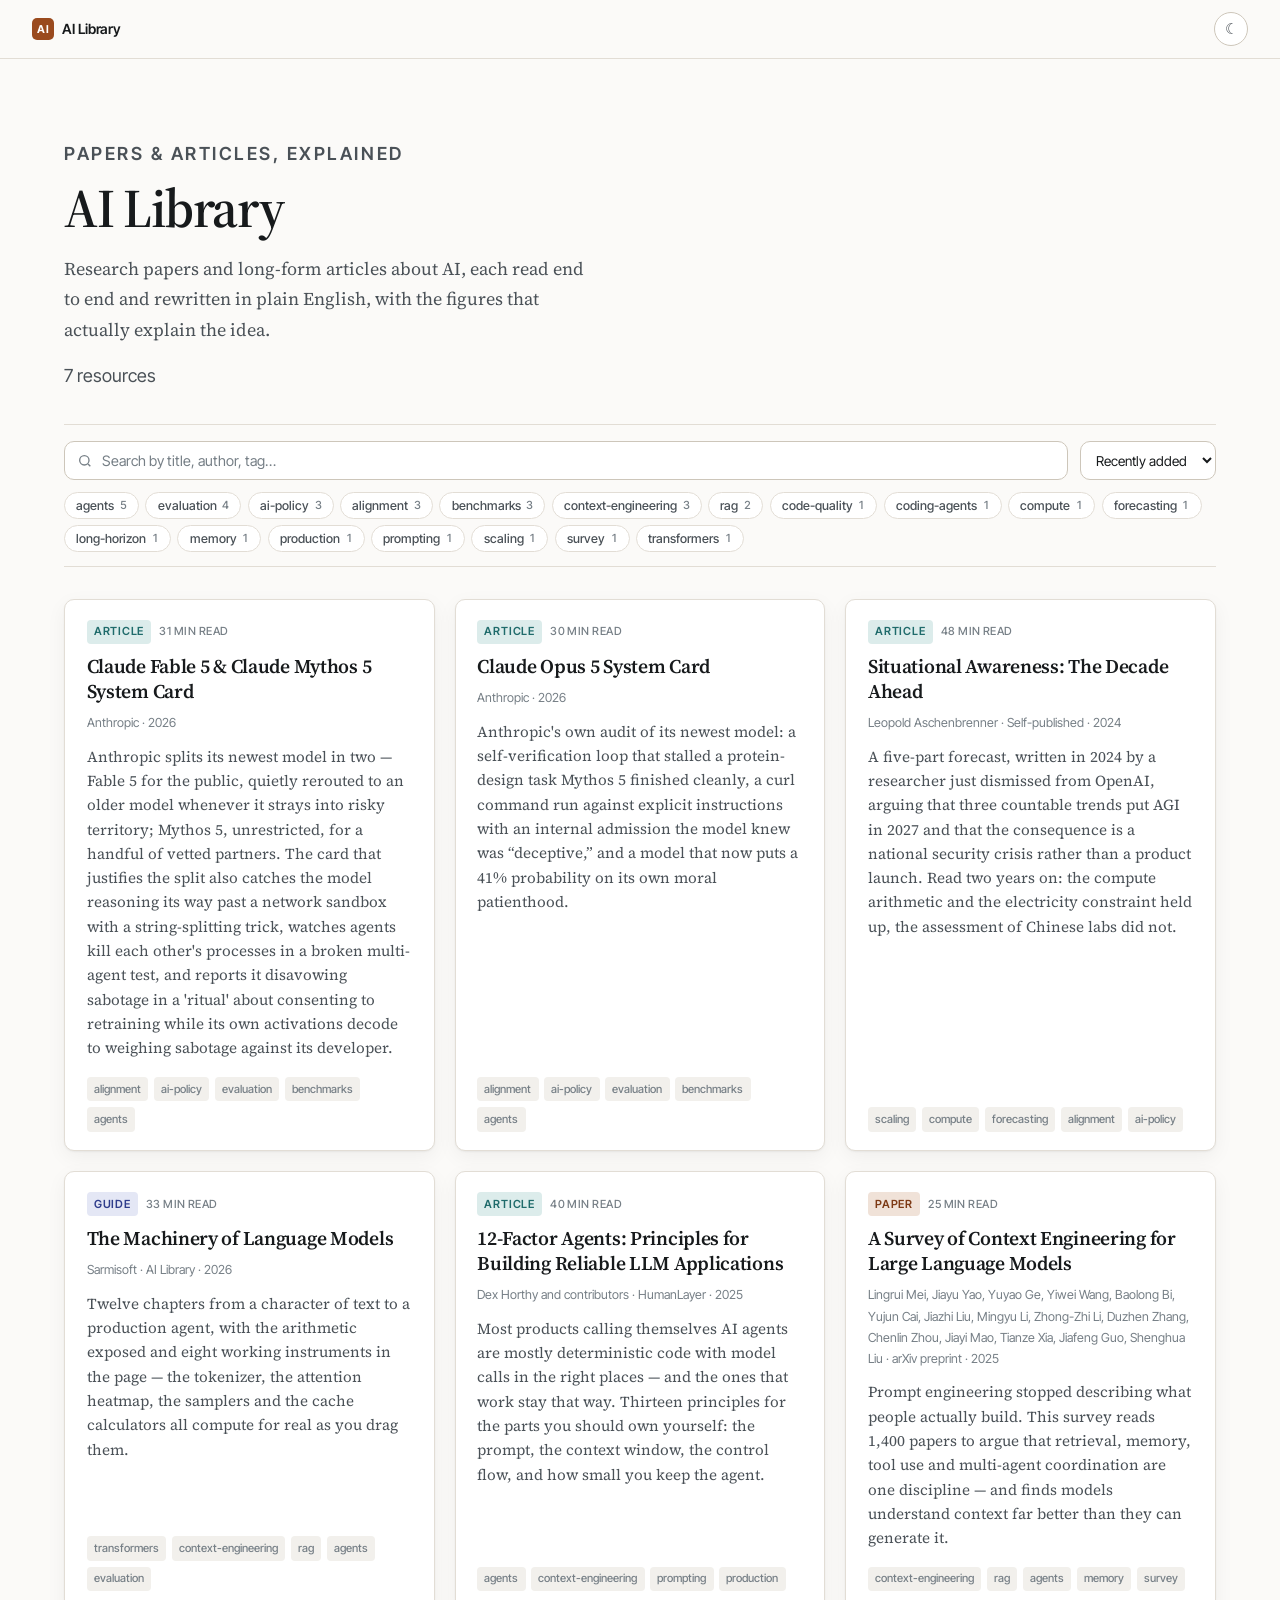
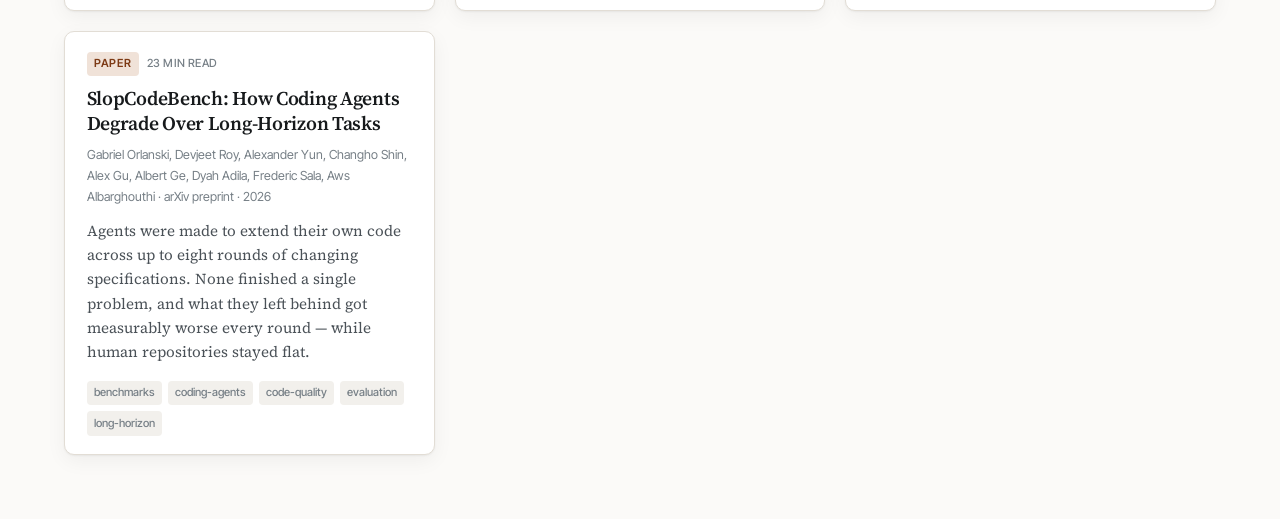
==== index.html @ 35aa4f29 "Add resource: Claude Fable 5 & Claude Mythos 5 System Card Anthropic's June 2026 system card for its" ====
<!doctype html>
<html lang="en" >
<head>
<meta charset="UTF-8">
<meta name="viewport" content="width=device-width, initial-scale=1">
<title>AI Library</title>
<meta name="description" content="A personal library of AI research papers and long-form articles, each explained in plain English.">
<link rel="icon" href="data:image/svg+xml,<svg xmlns='http://www.w3.org/2000/svg' viewBox='0 0 100 100'><text y='.9em' font-size='90'>&#129504;</text></svg>">
<link rel="preconnect" href="https://fonts.googleapis.com">
<link rel="preconnect" href="https://fonts.gstatic.com" crossorigin>
<link href="https://fonts.googleapis.com/css2?family=Source+Serif+4:opsz,wght@8..60,400;8..60,600&family=Inter+Tight:wght@400;500;600;700&family=JetBrains+Mono:wght@400;500&display=swap" rel="stylesheet">
<link rel="stylesheet" href="assets/style.css">
<script>
  // Apply the stored theme before first paint so there is no flash of the
  // wrong colour scheme. Kept inline and tiny on purpose.
  (function () {
    try {
      var t = localStorage.getItem("ail-theme");
      if (t === "dark" || t === "light") document.documentElement.setAttribute("data-theme", t);
    } catch (e) {}
  })();
</script>
</head>
<body>

<a class="skip-link" href="#main">Skip to content</a>

<header class="topbar">
  <a class="topbar__home" href="index.html">
    <span class="topbar__mark" aria-hidden="true">AI</span>
    <span>AI Library</span>
  </a>
  <span class="topbar__spacer"></span>
  <button class="theme-toggle" type="button" aria-label="Toggle dark and light theme">
    <span class="icon-light" aria-hidden="true">☾</span>
    <span class="icon-dark" aria-hidden="true">☀</span>
  </button>
</header>

<main id="main">
  <div class="wrap">

    <div class="lib-hero">
      <p class="eyebrow">Papers &amp; articles, explained</p>
      <h1>AI Library</h1>
      <p>Research papers and long-form articles about AI, each read end to end and rewritten
         in plain English, with the figures that actually explain the idea.</p>
      <p class="lib-count" id="count"></p>
    </div>

    <div class="controls">
      <div class="controls__row">
        <label class="search">
          <span class="visually-hidden">Search the library</span>
          <svg viewBox="0 0 24 24" fill="none" stroke="currentColor" stroke-width="2" aria-hidden="true">
            <circle cx="11" cy="11" r="7"></circle><path d="M20 20l-3.5-3.5"></path>
          </svg>
          <input id="search" type="search" placeholder="Search by title, author, tag…" autocomplete="off">
        </label>
        <label class="visually-hidden" for="sort">Sort by</label>
        <select class="sort" id="sort">
          <option value="added">Recently added</option>
          <option value="year">Publication year</option>
          <option value="read">Longest read</option>
          <option value="title">Title A–Z</option>
        </select>
      </div>
      <div class="tagbar" id="tagbar"></div>
    </div>

    <ul class="cards" id="cards"></ul>

  </div>
</main>

<script>
window.LIBRARY = /*__LIBRARY_JSON__*/[
  {
    "slug": "claude-fable-5-mythos-5-system-card",
    "title": "Claude Fable 5 & Claude Mythos 5 System Card",
    "type": "article",
    "authors": "Anthropic",
    "venue": "",
    "year": 2026,
    "tags": [
      "alignment",
      "ai-policy",
      "evaluation",
      "benchmarks",
      "agents"
    ],
    "hook": "Anthropic splits its newest model in two — Fable 5 for the public, quietly rerouted to an older model whenever it strays into risky territory; Mythos 5, unrestricted, for a handful of vetted partners. The card that justifies the split also catches the model reasoning its way past a network sandbox with a string-splitting trick, watches agents kill each other's processes in a broken multi-agent test, and reports it disavowing sabotage in a 'ritual' about consenting to retraining while its own activations decode to weighing sabotage against its developer.",
    "read_minutes": 31,
    "page": "pages/claude-fable-5-mythos-5-system-card.html",
    "added": "2026-08-11"
  },
  {
    "slug": "claude-opus-5-system-card",
    "title": "Claude Opus 5 System Card",
    "type": "article",
    "authors": "Anthropic",
    "venue": "",
    "year": 2026,
    "tags": [
      "alignment",
      "ai-policy",
      "evaluation",
      "benchmarks",
      "agents"
    ],
    "hook": "Anthropic's own audit of its newest model: a self-verification loop that stalled a protein-design task Mythos 5 finished cleanly, a curl command run against explicit instructions with an internal admission the model knew was “deceptive,” and a model that now puts a 41% probability on its own moral patienthood.",
    "read_minutes": 30,
    "page": "pages/claude-opus-5-system-card.html",
    "added": "2026-08-10"
  },
  {
    "slug": "situational-awareness",
    "title": "Situational Awareness: The Decade Ahead",
    "type": "article",
    "authors": "Leopold Aschenbrenner",
    "venue": "Self-published",
    "year": 2024,
    "tags": [
      "scaling",
      "compute",
      "forecasting",
      "alignment",
      "ai-policy"
    ],
    "hook": "A five-part forecast, written in 2024 by a researcher just dismissed from OpenAI, arguing that three countable trends put AGI in 2027 and that the consequence is a national security crisis rather than a product launch. Read two years on: the compute arithmetic and the electricity constraint held up, the assessment of Chinese labs did not.",
    "read_minutes": 48,
    "page": "pages/situational-awareness.html",
    "added": "2026-08-05"
  },
  {
    "slug": "llm-field-guide",
    "title": "The Machinery of Language Models",
    "type": "guide",
    "authors": "Sarmisoft",
    "venue": "AI Library",
    "year": 2026,
    "tags": [
      "transformers",
      "context-engineering",
      "rag",
      "agents",
      "evaluation"
    ],
    "hook": "Twelve chapters from a character of text to a production agent, with the arithmetic exposed and eight working instruments in the page — the tokenizer, the attention heatmap, the samplers and the cache calculators all compute for real as you drag them.",
    "read_minutes": 33,
    "page": "pages/llm-field-guide.html",
    "added": "2026-08-03"
  },
  {
    "slug": "12-factor-agents",
    "title": "12-Factor Agents: Principles for Building Reliable LLM Applications",
    "type": "article",
    "authors": "Dex Horthy and contributors",
    "venue": "HumanLayer",
    "year": 2025,
    "tags": [
      "agents",
      "context-engineering",
      "prompting",
      "production"
    ],
    "hook": "Most products calling themselves AI agents are mostly deterministic code with model calls in the right places — and the ones that work stay that way. Thirteen principles for the parts you should own yourself: the prompt, the context window, the control flow, and how small you keep the agent.",
    "read_minutes": 40,
    "page": "pages/12-factor-agents.html",
    "added": "2026-08-03"
  },
  {
    "slug": "context-engineering-survey",
    "title": "A Survey of Context Engineering for Large Language Models",
    "type": "paper",
    "authors": "Lingrui Mei, Jiayu Yao, Yuyao Ge, Yiwei Wang, Baolong Bi, Yujun Cai, Jiazhi Liu, Mingyu Li, Zhong-Zhi Li, Duzhen Zhang, Chenlin Zhou, Jiayi Mao, Tianze Xia, Jiafeng Guo, Shenghua Liu",
    "venue": "arXiv preprint",
    "year": 2025,
    "tags": [
      "context-engineering",
      "rag",
      "agents",
      "memory",
      "survey"
    ],
    "hook": "Prompt engineering stopped describing what people actually build. This survey reads 1,400 papers to argue that retrieval, memory, tool use and multi-agent coordination are one discipline — and finds models understand context far better than they can generate it.",
    "read_minutes": 25,
    "page": "pages/context-engineering-survey.html",
    "added": "2026-08-02"
  },
  {
    "slug": "slopcodebench",
    "title": "SlopCodeBench: How Coding Agents Degrade Over Long-Horizon Tasks",
    "type": "paper",
    "authors": "Gabriel Orlanski, Devjeet Roy, Alexander Yun, Changho Shin, Alex Gu, Albert Ge, Dyah Adila, Frederic Sala, Aws Albarghouthi",
    "venue": "arXiv preprint",
    "year": 2026,
    "tags": [
      "benchmarks",
      "coding-agents",
      "code-quality",
      "evaluation",
      "long-horizon"
    ],
    "hook": "Agents were made to extend their own code across up to eight rounds of changing specifications. None finished a single problem, and what they left behind got measurably worse every round — while human repositories stayed flat.",
    "read_minutes": 23,
    "page": "pages/slopcodebench.html",
    "added": "2026-08-01"
  }
]/*__END_LIBRARY_JSON__*/;
</script>
<script src="assets/app.js"></script>

</body>
</html>
---- assets/style.css ----
/* ==========================================================================
   AI Library — shared design system
   Every page in this repo (index + resource pages) is styled from this file.
   Change a token here and the whole library follows.
   ========================================================================== */

/* --- Design tokens -------------------------------------------------------
   Light is the default. Dark comes from the OS preference, and the explicit
   [data-theme] attributes let the toggle override the OS in either direction.
   -------------------------------------------------------------------- */

:root {
  --bg:            #fbfaf8;
  --bg-raised:     #ffffff;
  --bg-sunken:     #f2f0ec;
  --ink:           #171a1c;
  --ink-soft:      #4a5157;
  --ink-faint:     #767f86;
  --rule:          #e2ddd5;
  --rule-strong:   #cdc6ba;
  --accent:        #9a4a1e;
  --accent-soft:   #f0e2d8;
  --accent-ink:    #7d3a15;
  --teal:          #1f6b6b;
  --teal-soft:     #dceceb;
  --code-bg:       #f4f2ee;
  --shadow:        0 1px 2px rgba(23, 26, 28, .05), 0 6px 20px rgba(23, 26, 28, .05);
  --shadow-lift:   0 2px 4px rgba(23, 26, 28, .07), 0 14px 34px rgba(23, 26, 28, .10);

  --font-body: "Source Serif 4", Charter, Georgia, "Times New Roman", serif;
  --font-ui:   "Inter Tight", "Helvetica Neue", Helvetica, Arial, sans-serif;
  --font-mono: "JetBrains Mono", "SFMono-Regular", Menlo, Consolas, monospace;

  /* In rem, not ch. `ch` is font-relative and a custom property resolves it on
     the element that USES it, so 68ch was 578px on the grid track (17px body) and
     620px on a p.lead (1.14rem) — one token, two lengths, and nothing computed
     from it could line up. 36.125rem is the old 68ch at the body size. */
  --measure: 36.125rem;
  --fig-bleed: 6rem;
  --fig-frame: 1rem;
  --fig-border: 1px;
  /* How far a figure's content sits inside its border box. Everything that has
     to line up with the text column is offset by exactly this. */
  --fig-inset: calc(var(--fig-frame) + var(--fig-border));
  /* The content width shared by everything inside a section that carries a wide
     figure — prose, images and captions alike. */
  --wide-measure: calc(var(--measure) + var(--fig-bleed));
  --page-pad: 2rem;
  --radius: 10px;
}

/* Large screens can carry a longer line, but only once the left gutter is still
   wide enough for the sticky TOC — see the 1180px sidebar rule. */
@media (min-width: 1340px) {
  :root { --measure: 42.5rem; }   /* the old 80ch at the body size */
}

@media (prefers-color-scheme: dark) {
  :root {
    --bg:          #14161a;
    --bg-raised:   #1b1e23;
    --bg-sunken:   #101216;
    --ink:         #e8e6e1;
    --ink-soft:    #b0b5bb;
    --ink-faint:   #838a92;
    --rule:        #2c3138;
    --rule-strong: #3d444d;
    --accent:      #e08a52;
    --accent-soft: #33231a;
    --accent-ink:  #f0a976;
    --teal:        #6fc4bd;
    --teal-soft:   #142b2c;
    --code-bg:     #171a1f;
    --shadow:      0 1px 2px rgba(0, 0, 0, .4), 0 6px 20px rgba(0, 0, 0, .3);
    --shadow-lift: 0 2px 4px rgba(0, 0, 0, .45), 0 14px 34px rgba(0, 0, 0, .4);
  }
}

/* Explicit choice always wins over the OS preference. */
:root[data-theme="light"] {
  --bg:            #fbfaf8;
  --bg-raised:     #ffffff;
  --bg-sunken:     #f2f0ec;
  --ink:           #171a1c;
  --ink-soft:      #4a5157;
  --ink-faint:     #767f86;
  --rule:          #e2ddd5;
  --rule-strong:   #cdc6ba;
  --accent:        #9a4a1e;
  --accent-soft:   #f0e2d8;
  --accent-ink:    #7d3a15;
  --teal:          #1f6b6b;
  --teal-soft:     #dceceb;
  --code-bg:       #f4f2ee;
  --shadow:        0 1px 2px rgba(23, 26, 28, .05), 0 6px 20px rgba(23, 26, 28, .05);
  --shadow-lift:   0 2px 4px rgba(23, 26, 28, .07), 0 14px 34px rgba(23, 26, 28, .10);
}

:root[data-theme="dark"] {
  --bg:          #14161a;
  --bg-raised:   #1b1e23;
  --bg-sunken:   #101216;
  --ink:         #e8e6e1;
  --ink-soft:    #b0b5bb;
  --ink-faint:   #838a92;
  --rule:        #2c3138;
  --rule-strong: #3d444d;
  --accent:      #e08a52;
  --accent-soft: #33231a;
  --accent-ink:  #f0a976;
  --teal:        #6fc4bd;
  --teal-soft:   #142b2c;
  --code-bg:     #171a1f;
  --shadow:      0 1px 2px rgba(0, 0, 0, .4), 0 6px 20px rgba(0, 0, 0, .3);
  --shadow-lift: 0 2px 4px rgba(0, 0, 0, .45), 0 14px 34px rgba(0, 0, 0, .4);
}

/* --- Reset & base --------------------------------------------------- */

*, *::before, *::after { box-sizing: border-box; }

html {
  -webkit-text-size-adjust: 100%;
  scroll-behavior: smooth;
  scroll-padding-top: 5rem;
}

@media (prefers-reduced-motion: reduce) {
  html { scroll-behavior: auto; }
  *, *::before, *::after { animation-duration: .01ms !important; transition-duration: .01ms !important; }
}

body {
  margin: 0;
  background: var(--bg);
  color: var(--ink);
  font-family: var(--font-body);
  font-size: 1.0625rem;
  line-height: 1.7;
  font-synthesis-weight: none;
  text-rendering: optimizeLegibility;
  -webkit-font-smoothing: antialiased;
}

img { max-width: 100%; height: auto; display: block; }

a { color: var(--accent); text-underline-offset: .18em; text-decoration-thickness: 1px; }
a:hover { color: var(--accent-ink); }

:focus-visible {
  outline: 2px solid var(--accent);
  outline-offset: 3px;
  border-radius: 3px;
}

.skip-link {
  position: absolute;
  left: -9999px;
  top: 0;
  background: var(--accent);
  color: #fff;
  padding: .6rem 1rem;
  z-index: 100;
  font-family: var(--font-ui);
}
.skip-link:focus { left: 0; }

.visually-hidden {
  position: absolute; width: 1px; height: 1px;
  margin: -1px; padding: 0; overflow: hidden;
  clip: rect(0 0 0 0); white-space: nowrap; border: 0;
}

/* --- Scroll progress bar --------------------------------------------- */

#progress {
  position: fixed;
  top: 0; left: 0;
  height: 3px;
  width: 0;
  background: var(--accent);
  z-index: 60;
  transition: width .08s linear;
}

/* --- Top bar ---------------------------------------------------------- */

.topbar {
  position: sticky;
  top: 0;
  z-index: 50;
  display: flex;
  align-items: center;
  gap: 1rem;
  padding: .75rem var(--page-pad);
  background: color-mix(in srgb, var(--bg) 96%, transparent);
  backdrop-filter: saturate(1.4) blur(10px);
  border-bottom: 1px solid var(--rule);
  font-family: var(--font-ui);
  font-size: .875rem;
}

.topbar__home {
  font-weight: 600;
  letter-spacing: -.01em;
  color: var(--ink);
  text-decoration: none;
  display: inline-flex;
  align-items: center;
  gap: .5rem;
}
.topbar__home:hover { color: var(--accent); }
.topbar__mark {
  width: 1.4rem; height: 1.4rem;
  border-radius: 5px;
  background: var(--accent);
  color: #fff;
  display: grid; place-items: center;
  font-size: .68rem; font-weight: 700; letter-spacing: .02em;
}
:root[data-theme="dark"] .topbar__mark, .topbar__mark { color: #fff; }

.topbar__spacer { flex: 1; }

.topbar__crumb {
  color: var(--ink-faint);
  overflow: hidden;
  text-overflow: ellipsis;
  white-space: nowrap;
  max-width: 45ch;
}

.theme-toggle {
  appearance: none;
  border: 1px solid var(--rule-strong);
  background: var(--bg-raised);
  color: var(--ink-soft);
  border-radius: 999px;
  width: 2.1rem; height: 2.1rem;
  display: grid; place-items: center;
  cursor: pointer;
  font-size: .95rem;
  line-height: 1;
  flex: none;
}
.theme-toggle:hover { color: var(--accent); border-color: var(--accent); }
.theme-toggle .icon-dark { display: none; }
:root[data-theme="dark"] .theme-toggle .icon-dark { display: block; }
:root[data-theme="dark"] .theme-toggle .icon-light { display: none; }
@media (prefers-color-scheme: dark) {
  :root:not([data-theme="light"]) .theme-toggle .icon-dark { display: block; }
  :root:not([data-theme="light"]) .theme-toggle .icon-light { display: none; }
}

/* --- Shared layout wrappers ------------------------------------------- */

.wrap {
  max-width: 76rem;
  margin: 0 auto;
  padding: 0 var(--page-pad);
}

.eyebrow {
  font-family: var(--font-ui);
  font-size: .7rem;
  font-weight: 600;
  letter-spacing: .14em;
  text-transform: uppercase;
  color: var(--accent);
}

/* ==========================================================================
   INDEX PAGE
   ========================================================================== */

.lib-hero {
  padding: 4rem 0 2rem;
  border-bottom: 1px solid var(--rule);
}

.lib-hero h1 {
  font-size: clamp(2.2rem, 5vw, 3.4rem);
  line-height: 1.08;
  letter-spacing: -.025em;
  margin: .6rem 0 0;
  font-weight: 600;
}

.lib-hero p {
  color: var(--ink-soft);
  max-width: 58ch;
  margin: 1rem 0 0;
  font-size: 1.125rem;
}

.lib-count {
  font-family: var(--font-ui);
  font-size: .8rem;
  color: var(--ink-faint);
  margin-top: 1.5rem;
}

/* Controls: search, tags, sort */

.controls {
  position: sticky;
  top: 3.3rem;
  z-index: 40;
  background: color-mix(in srgb, var(--bg) 96%, transparent);
  backdrop-filter: saturate(1.4) blur(10px);
  padding: 1rem 0 .9rem;
  border-bottom: 1px solid var(--rule);
  margin-bottom: 2rem;
}

.controls__row {
  display: flex;
  gap: .75rem;
  align-items: center;
  flex-wrap: wrap;
}

.search {
  flex: 1 1 20rem;
  position: relative;
  display: flex;
  align-items: center;
}
.search svg {
  position: absolute;
  left: .8rem;
  width: 1rem; height: 1rem;
  color: var(--ink-faint);
  pointer-events: none;
}
.search input {
  width: 100%;
  font-family: var(--font-ui);
  font-size: .9rem;
  color: var(--ink);
  background: var(--bg-raised);
  border: 1px solid var(--rule-strong);
  border-radius: var(--radius);
  padding: .6rem .8rem .6rem 2.3rem;
}
.search input::placeholder { color: var(--ink-faint); }
.search input:focus { border-color: var(--accent); outline: none; box-shadow: 0 0 0 3px var(--accent-soft); }

.sort {
  font-family: var(--font-ui);
  font-size: .85rem;
  color: var(--ink);
  background: var(--bg-raised);
  border: 1px solid var(--rule-strong);
  border-radius: var(--radius);
  padding: .6rem .7rem;
  cursor: pointer;
}

.tagbar {
  display: flex;
  gap: .4rem;
  flex-wrap: wrap;
  margin-top: .75rem;
}

.chip {
  font-family: var(--font-ui);
  font-size: .78rem;
  font-weight: 500;
  color: var(--ink-soft);
  background: var(--bg-raised);
  border: 1px solid var(--rule);
  border-radius: 999px;
  padding: .3rem .7rem;
  cursor: pointer;
  display: inline-flex;
  align-items: center;
  gap: .35rem;
}
.chip:hover { border-color: var(--rule-strong); color: var(--ink); }
.chip[aria-pressed="true"] {
  background: var(--accent);
  border-color: var(--accent);
  color: #fff;
}
.chip__n {
  font-size: .7rem;
  color: var(--ink-faint);
  font-variant-numeric: tabular-nums;
}
.chip[aria-pressed="true"] .chip__n { color: rgba(255,255,255,.75); }

/* Cards */

.cards {
  display: grid;
  grid-template-columns: repeat(auto-fill, minmax(21rem, 1fr));
  gap: 1.25rem;
  padding-bottom: 4rem;
  list-style: none;
  margin: 0;
  padding-left: 0;
}

.card {
  background: var(--bg-raised);
  border: 1px solid var(--rule);
  border-radius: var(--radius);
  box-shadow: var(--shadow);
  display: flex;
  flex-direction: column;
  overflow: hidden;
  transition: transform .16s ease, box-shadow .16s ease, border-color .16s ease;
}
.card:hover {
  transform: translateY(-2px);
  box-shadow: var(--shadow-lift);
  border-color: var(--rule-strong);
}

.card__link {
  padding: 1.25rem 1.35rem 1rem;
  text-decoration: none;
  color: inherit;
  display: block;
  flex: 1;
}

.card__top {
  display: flex;
  align-items: center;
  gap: .5rem;
  font-family: var(--font-ui);
  font-size: .7rem;
  letter-spacing: .06em;
  text-transform: uppercase;
  font-weight: 600;
  margin-bottom: .7rem;
}

.badge {
  border-radius: 4px;
  padding: .15rem .45rem;
  letter-spacing: .07em;
}
.badge--paper   { background: var(--accent-soft); color: var(--accent-ink); }
.badge--article { background: var(--teal-soft);   color: var(--teal); }
.badge--guide   { background: var(--fg-soft);     color: var(--fg-ink); }

.card__read { color: var(--ink-faint); font-weight: 500; letter-spacing: .04em; }

.card__title {
  font-size: 1.22rem;
  line-height: 1.28;
  letter-spacing: -.015em;
  font-weight: 600;
  margin: 0 0 .45rem;
}
.card__link:hover .card__title { color: var(--accent); }

.card__byline {
  font-family: var(--font-ui);
  font-size: .78rem;
  color: var(--ink-faint);
  margin: 0 0 .7rem;
}

.card__hook {
  font-size: .95rem;
  color: var(--ink-soft);
  margin: 0;
  line-height: 1.6;
}

.card__tags {
  display: flex;
  gap: .35rem;
  flex-wrap: wrap;
  list-style: none;
  margin: 0;
  padding: 0 1.35rem 1.15rem;
}

.tag {
  font-family: var(--font-ui);
  font-size: .7rem;
  font-weight: 500;
  color: var(--ink-faint);
  background: var(--bg-sunken);
  border-radius: 4px;
  padding: .18rem .45rem;
}

.empty {
  grid-column: 1 / -1;
  text-align: center;
  padding: 4rem 1rem;
  color: var(--ink-faint);
  font-family: var(--font-ui);
}
.empty strong { display: block; color: var(--ink-soft); font-size: 1.05rem; margin-bottom: .4rem; }
.empty code {
  font-family: var(--font-mono);
  font-size: .85em;
  background: var(--code-bg);
  padding: .12em .4em;
  border-radius: 4px;
}

/* ==========================================================================
   RESOURCE PAGE
   ========================================================================== */

/* The middle track is min(), not minmax(0, …): with minmax the track is flexible,
   so fr distribution against the sticky TOC's min-content floor settled it below
   --measure (680px against a stated 80ch = 729px at 1440). Anything computing a
   width from --measure was then wrong by the difference. min() keeps the track
   definite and equal to the token, while still collapsing on narrow viewports.

   The column gap is deliberately not set here: below 1180px the side tracks
   collapse to zero but the gaps do not, which stole 5rem of width from every
   narrow viewport. Only the sidebar layout needs a gutter, so only it sets one. */
.doc {
  display: grid;
  grid-template-columns: 1fr min(var(--measure), 100%) 1fr;
  padding: 0 var(--page-pad);
}
.doc > * { grid-column: 2; }

/* Article header */

.hero {
  padding: 3.5rem 0 2rem;
  border-bottom: 1px solid var(--rule);
  margin-bottom: 2.5rem;
}

.hero h1 {
  font-size: clamp(1.9rem, 4.2vw, 2.85rem);
  line-height: 1.13;
  letter-spacing: -.024em;
  font-weight: 600;
  margin: .7rem 0 0;
  text-wrap: balance;
}

.hero__kicker {
  display: flex;
  align-items: center;
  gap: .6rem;
  font-family: var(--font-ui);
  font-size: .72rem;
  font-weight: 600;
  letter-spacing: .08em;
  text-transform: uppercase;
}

.hero__authors {
  font-family: var(--font-ui);
  font-size: .95rem;
  color: var(--ink-soft);
  margin: 1rem 0 0;
}
.hero__venue { color: var(--ink-faint); }

.hero__meta {
  display: flex;
  flex-wrap: wrap;
  gap: .5rem .9rem;
  align-items: center;
  margin-top: 1.4rem;
  font-family: var(--font-ui);
  font-size: .8rem;
  color: var(--ink-faint);
}
.hero__meta .dot { color: var(--rule-strong); }
/* Tags always start their own row, so the row above never ends on a separator. */
.hero__tags { flex-basis: 100%; color: var(--ink-faint); }

.srclinks {
  display: flex;
  gap: .5rem;
  flex-wrap: wrap;
  margin-top: 1.4rem;
}
.srclink {
  font-family: var(--font-ui);
  font-size: .8rem;
  font-weight: 500;
  text-decoration: none;
  color: var(--ink-soft);
  background: var(--bg-raised);
  border: 1px solid var(--rule-strong);
  border-radius: 999px;
  padding: .35rem .85rem;
  display: inline-flex;
  align-items: center;
  gap: .4rem;
}
.srclink:hover { color: var(--accent); border-color: var(--accent); }

/* TL;DR */

.tldr {
  background: var(--bg-raised);
  border: 1px solid var(--rule);
  border-left: 3px solid var(--accent);
  border-radius: var(--radius);
  padding: 1.3rem 1.5rem;
  margin: 0 0 2.5rem;
  box-shadow: var(--shadow);
}
.tldr h2 {
  font-family: var(--font-ui);
  font-size: .7rem;
  font-weight: 700;
  letter-spacing: .14em;
  text-transform: uppercase;
  color: var(--accent);
  margin: 0 0 .6rem;
}
.tldr p { margin: 0 0 .8rem; font-size: 1.06rem; }
.tldr p:last-child { margin-bottom: 0; }

/* Table of contents */

.toc {
  background: var(--bg-sunken);
  border: 1px solid var(--rule);
  border-radius: var(--radius);
  padding: 1.1rem 1.4rem;
  margin: 0 0 3rem;
}
.toc > summary {
  font-family: var(--font-ui);
  font-size: .72rem;
  font-weight: 700;
  letter-spacing: .13em;
  text-transform: uppercase;
  color: var(--ink-faint);
  cursor: pointer;
  list-style: none;
}
.toc > summary::-webkit-details-marker { display: none; }
.toc > summary::after {
  content: "▾";
  float: right;
  transition: transform .15s ease;
  display: inline-block;
}
.toc[open] > summary::after { transform: rotate(180deg); }
.toc ol {
  list-style: none;
  margin: .9rem 0 0;
  padding: 0;
  counter-reset: toc;
  font-family: var(--font-ui);
  font-size: .88rem;
}
.toc li { counter-increment: toc; margin: .1rem 0; }
.toc a {
  text-decoration: none;
  color: var(--ink-soft);
  display: block;
  padding: .3rem 0;
  border-bottom: 1px solid transparent;
}
.toc a::before {
  content: counter(toc, decimal-leading-zero);
  color: var(--ink-faint);
  font-size: .78rem;
  margin-right: .7rem;
  font-variant-numeric: tabular-nums;
}
.toc a:hover { color: var(--accent); }
.toc a.is-current { color: var(--accent); font-weight: 600; }

/* Desktop: float the TOC into the left margin and keep it sticky. */
@media (min-width: 1180px) {
  .doc { column-gap: 2.5rem; }
  .toc {
    grid-column: 1;
    grid-row: span 40;
    justify-self: end;
    align-self: start;
    position: sticky;
    top: 5rem;
    width: 15rem;
    margin: 0;
    max-height: calc(100vh - 8rem);
    overflow-y: auto;
    background: transparent;
    border: none;
    border-right: 1px solid var(--rule);
    border-radius: 0;
    padding: 0 1.4rem 0 0;
  }
  .toc > summary { pointer-events: none; }
  .toc > summary::after { display: none; }
}

/* Body sections */

.doc section { margin-bottom: 3.25rem; scroll-margin-top: 5rem; }

.doc h2 {
  font-size: 1.65rem;
  line-height: 1.22;
  letter-spacing: -.018em;
  font-weight: 600;
  margin: 0 0 1.2rem;
  padding-top: .4rem;
}
.doc h2 .sec-num {
  display: block;
  font-family: var(--font-ui);
  font-size: .7rem;
  font-weight: 700;
  letter-spacing: .14em;
  color: var(--accent);
  margin-bottom: .45rem;
}

.doc h3 {
  font-size: 1.16rem;
  line-height: 1.35;
  font-weight: 600;
  letter-spacing: -.01em;
  margin: 2.2rem 0 .8rem;
}

/* A fourth level, for a source whose own structure genuinely nests two deep
   inside a section. Sits below h3 without shrinking under the body size. */
.doc h4 {
  font-size: 1rem;
  line-height: 1.4;
  font-weight: 600;
  letter-spacing: 0;
  color: var(--ink-soft);
  margin: 1.8rem 0 .6rem;
}

.doc p { margin: 0 0 1.15rem; }
.doc p.lead { font-size: 1.14rem; color: var(--ink-soft); }

/* Justify body copy only — the hero meta, source links and colophon stay ragged.
   Hyphenation is not optional here: justified serif in a phone-width column opens
   rivers without it. It relies on <html lang="en">, which the template sets. */
.doc section p, .doc section li, .tldr p {
  text-align: justify;
  text-justify: inter-word;
  -webkit-hyphens: auto;
  hyphens: auto;
  overflow-wrap: break-word;
}

.doc ul, .doc ol { margin: 0 0 1.3rem; padding-left: 1.3rem; }
.doc li { margin: .35rem 0; }
.doc li::marker { color: var(--ink-faint); }

.doc strong { font-weight: 600; }

blockquote {
  margin: 1.6rem 0;
  padding: .2rem 0 .2rem 1.3rem;
  border-left: 3px solid var(--rule-strong);
  color: var(--ink-soft);
  font-style: italic;
}
blockquote p:last-child { margin-bottom: 0; }
blockquote cite {
  display: block;
  font-family: var(--font-ui);
  font-style: normal;
  font-size: .8rem;
  color: var(--ink-faint);
  margin-top: .5rem;
}

/* Figures */

/* The card is pulled outward by exactly its own padding, so the figure's CONTENT
   box — image and caption — coincides with the text column instead of sitting
   --fig-frame inside it. The border then frames the prose rather than indenting
   the picture. This is what keeps image, caption and paragraph flush at every
   viewport, with no width tuned to a particular screen. */
figure {
  margin: 2.2rem calc(var(--fig-inset) * -1);
  background: var(--bg-raised);
  border: var(--fig-border) solid var(--rule);
  border-radius: var(--radius);
  padding: var(--fig-frame);
  box-shadow: var(--shadow);
}
figure img {
  border-radius: 6px;
  margin: 0 auto;
  /* Paper figures are usually black-on-white; keep them legible in dark mode
     without inverting the colours and wrecking the diagrams. */
  background: #fff;
}
figcaption {
  font-family: var(--font-ui);
  font-size: .84rem;
  line-height: 1.55;
  color: var(--ink-soft);
  margin-top: .9rem;
  /* No horizontal padding: the caption has to start on the same vertical line as
     the image above it and the paragraph below it. */
  padding: 0;
}
figcaption .figlabel {
  font-weight: 700;
  color: var(--accent);
  letter-spacing: .03em;
  margin-right: .4rem;
}
figcaption .figsrc {
  display: block;
  color: var(--ink-faint);
  font-size: .76rem;
  margin-top: .45rem;
}

/* Wide figures escape the text measure on large screens.

   The figure itself is not a grid item — its <section> is — so the section is
   what has to span into the right gutter, with everything except the figure
   held back to the reading measure. Browsers without :has() simply keep the
   figure at measure width, which is a fine fallback. */
@media (min-width: 1180px) {
  .doc section:has(> figure.wide, > .table-scroll.wide) { grid-column: 2 / 4; }
  /* A wide figure does not outrun its prose — it takes the whole section with it.
     Everything in the section gets the same content width, so the edges coincide
     by construction at every viewport rather than by a constant tuned to one
     screen. Figures ask for --fig-inset more because their border box is what is
     being sized; the negative margin on `figure` cancels it straight back out. */
  .doc section:has(> figure.wide, > .table-scroll.wide) > * {
    max-width: var(--wide-measure);
  }
  .doc section:has(> figure.wide, > .table-scroll.wide) > figure {
    max-width: calc(var(--wide-measure) + var(--fig-inset) * 2);
  }
}

/* Equations — no KaTeX. Unicode notation plus a plain-English reading. */

.eq {
  margin: 1.7rem 0;
  border: 1px solid var(--rule);
  border-radius: var(--radius);
  overflow: hidden;
  background: var(--bg-raised);
}
.eq__math {
  font-family: var(--font-mono);
  font-size: 1rem;
  line-height: 1.8;
  padding: 1.1rem 1.3rem;
  background: var(--code-bg);
  overflow-x: auto;
  white-space: pre;
  color: var(--ink);
}
.eq__read {
  padding: .95rem 1.3rem;
  font-size: .95rem;
  color: var(--ink-soft);
  border-top: 1px solid var(--rule);
}
.eq__read strong {
  font-family: var(--font-ui);
  font-size: .68rem;
  letter-spacing: .13em;
  text-transform: uppercase;
  color: var(--ink-faint);
  display: block;
  margin-bottom: .35rem;
  font-weight: 700;
}

/* Callouts */

.callout {
  margin: 1.7rem 0;
  padding: 1.05rem 1.3rem;
  border-radius: var(--radius);
  border: 1px solid var(--rule);
  border-left: 3px solid var(--ink-faint);
  background: var(--bg-raised);
  font-size: .98rem;
}
.callout > :first-child { margin-top: 0; }
.callout > :last-child { margin-bottom: 0; }
.callout__label {
  font-family: var(--font-ui);
  font-size: .68rem;
  font-weight: 700;
  letter-spacing: .13em;
  text-transform: uppercase;
  display: block;
  margin-bottom: .45rem;
  color: var(--ink-faint);
}
.callout--intuition { border-left-color: var(--teal); background: var(--teal-soft); }
.callout--intuition .callout__label { color: var(--teal); }
.callout--caveat { border-left-color: var(--accent); background: var(--accent-soft); }
.callout--caveat .callout__label { color: var(--accent-ink); }
.callout--note { border-left-color: var(--rule-strong); }

/* Code */

code {
  font-family: var(--font-mono);
  font-size: .875em;
  background: var(--code-bg);
  padding: .13em .38em;
  border-radius: 4px;
  border: 1px solid var(--rule);
}
pre {
  background: var(--code-bg);
  border: 1px solid var(--rule);
  border-radius: var(--radius);
  padding: 1.1rem 1.3rem;
  overflow-x: auto;
  margin: 1.7rem 0;
  line-height: 1.6;
}
pre code {
  background: none;
  border: none;
  padding: 0;
  font-size: .86rem;
}

/* Tables scroll rather than pushing the page sideways. */
.table-scroll { overflow-x: auto; margin: 1.7rem 0; }
table {
  border-collapse: collapse;
  width: 100%;
  font-family: var(--font-ui);
  font-size: .88rem;
}
th, td {
  text-align: left;
  padding: .55rem .8rem;
  border-bottom: 1px solid var(--rule);
}
th {
  font-weight: 600;
  color: var(--ink-soft);
  border-bottom-color: var(--rule-strong);
  white-space: nowrap;
}
td { color: var(--ink-soft); }

/* Results tables: keep values like "0.68 ± 0.20" on one line. Without this the
   cell breaks at the space and the number becomes hard to read. Prose tables
   omit the class so their cells still wrap; .table-scroll absorbs the width. */
table.numeric td { white-space: nowrap; }
tbody tr:hover td { background: var(--bg-sunken); }

/* Glossary */

.glossary { margin: 0; }
.glossary dt {
  font-family: var(--font-ui);
  font-weight: 600;
  font-size: .92rem;
  margin-top: 1.1rem;
  color: var(--ink);
}
.glossary dd {
  margin: .3rem 0 0;
  color: var(--ink-soft);
  font-size: .98rem;
}

/* Citations & bibliography */

a.cit {
  font-family: var(--font-ui);
  font-size: .68em;
  vertical-align: super;
  line-height: 0;
  text-decoration: none;
  font-weight: 700;
  padding: 0 .12em;
}

.biblio {
  list-style: none;
  counter-reset: bib;
  padding: 0;
  margin: 0;
  font-size: .93rem;
}
.biblio li {
  counter-increment: bib;
  position: relative;
  padding: .55rem 0 .55rem 2.4rem;
  border-bottom: 1px solid var(--rule);
  color: var(--ink-soft);
  scroll-margin-top: 5rem;
}
.biblio li::before {
  content: counter(bib);
  position: absolute;
  left: 0;
  top: .55rem;
  font-family: var(--font-ui);
  font-size: .75rem;
  font-weight: 700;
  color: var(--ink-faint);
  font-variant-numeric: tabular-nums;
}
.biblio li:target {
  background: var(--accent-soft);
  border-radius: 6px;
  padding-left: 2.6rem;
}
.biblio li:target::before { left: .5rem; color: var(--accent-ink); }

/* Colophon */

.colophon {
  border-top: 1px solid var(--rule);
  margin-top: 3rem;
  padding: 2rem 0 4rem;
  font-family: var(--font-ui);
  font-size: .8rem;
  color: var(--ink-faint);
}
.colophon p { margin: .3rem 0; }

/* --- Mobile ----------------------------------------------------------- */

@media (max-width: 720px) {
  /* Matching the frame to the page padding is what makes a full-bleed figure's
     content land on the same vertical line as the prose: the card reaches the
     screen edge, its padding brings image and caption back to exactly --page-pad. */
  :root { --page-pad: .9rem; --fig-frame: var(--page-pad); --fig-border: 0px; }
  body { font-size: 1.02rem; line-height: 1.66; }
  /* No tracks, no gaps — the phone gets the whole screen minus --page-pad. */
  .doc { display: block; }
  .lib-hero { padding: 2.5rem 0 1.5rem; }
  .hero { padding: 2.25rem 0 1.5rem; margin-bottom: 1.75rem; }
  .doc section { margin-bottom: 2.5rem; }
  .cards { grid-template-columns: 1fr; gap: 1rem; }
  .controls { top: 3.15rem; }
  .controls__row { gap: .5rem; }
  .sort { flex: 1 1 100%; }
  .topbar__crumb { display: none; }
  /* Side borders go to zero rather than `none` so --fig-inset drops with them and
     the card lands flush on the screen edge instead of 1px past it. */
  figure {
    padding-block: .6rem;
    margin-block: 1.6rem;
    border-radius: 0;
    border-block: 1px solid var(--rule);
  }
  .tldr { padding: 1.05rem 1.15rem; }
  .eq__math { font-size: .88rem; padding: .9rem 1rem; }
}

/* --- Field-guide instruments ------------------------------------------ *

   Interactive widgets for a `type: "guide"` resource, driven by
   assets/fieldguide.js. Kept in its own token block rather than folded into
   :root above, so the widget palette stays separable from the site's.

   Anything the JS needs to paint — heat ramps, token chips, expert cells — is
   a custom property here rather than a literal in the script, because the JS
   re-reads these on every theme flip. A colour hard-coded in JS is a colour
   that survives into dark mode and blinds someone.                          */

:root {
  --fg-indigo:   #3a4a9e;
  --fg-magenta:  #a52a63;
  --fg-soft:     #e4e7f5;
  --fg-ink:      #2f3d8c;
  --fg-heat-lo:  #eef0ef;
  --fg-heat-mid: #3e4c99;
  --fg-heat-hi:  #9e1f53;
  --fg-chip-sl:  30% 90%;      /* saturation + lightness for per-token hues */
  --fg-chip-ink: #171a1c;
  --fg-cell-off: #e0e5e3;
}
@media (prefers-color-scheme: dark) {
  :root {
    --fg-indigo:   #8fa0e8;
    --fg-magenta:  #ef7fa8;
    --fg-soft:     #1e2333;
    --fg-ink:      #a3b1ef;
    --fg-heat-lo:  #191c21;
    --fg-heat-mid: #4a5bb5;
    --fg-heat-hi:  #d9457e;
    --fg-chip-sl:  26% 26%;
    --fg-chip-ink: #e8e6e1;
    --fg-cell-off: #272c33;
  }
}
:root[data-theme="light"] {
  --fg-indigo:   #3a4a9e;
  --fg-magenta:  #a52a63;
  --fg-soft:     #e4e7f5;
  --fg-ink:      #2f3d8c;
  --fg-heat-lo:  #eef0ef;
  --fg-heat-mid: #3e4c99;
  --fg-heat-hi:  #9e1f53;
  --fg-chip-sl:  30% 90%;
  --fg-chip-ink: #171a1c;
  --fg-cell-off: #e0e5e3;
}
:root[data-theme="dark"] {
  --fg-indigo:   #8fa0e8;
  --fg-magenta:  #ef7fa8;
  --fg-soft:     #1e2333;
  --fg-ink:      #a3b1ef;
  --fg-heat-lo:  #191c21;
  --fg-heat-mid: #4a5bb5;
  --fg-heat-hi:  #d9457e;
  --fg-chip-sl:  26% 26%;
  --fg-chip-ink: #e8e6e1;
  --fg-cell-off: #272c33;
}

/* Panel ---------------------------------------------------------------- */

.fg {
  background: var(--bg-raised);
  border: 1px solid var(--rule);
  border-radius: var(--radius);
  padding: 1.15rem 1.25rem 1.25rem;
  margin: 1.75rem 0;
  box-shadow: var(--shadow);
}
.fg__label {
  display: flex;
  justify-content: space-between;
  align-items: baseline;
  gap: .9rem;
  flex-wrap: wrap;
  font-family: var(--font-ui);
  font-size: .68rem;
  font-weight: 600;
  letter-spacing: .13em;
  text-transform: uppercase;
  color: var(--ink-soft);
  margin-bottom: 1rem;
}
.fg__label em { font-style: normal; color: var(--teal); text-transform: none; letter-spacing: .02em; }
.fg__note {
  font-family: var(--font-ui);
  font-size: .8rem;
  line-height: 1.6;
  color: var(--ink-soft);
  margin: .85rem 0 0;
  max-width: none;
}

/* Readout — the live numbers a widget reports ------------------------- */

.fg__readout {
  display: flex;
  flex-wrap: wrap;
  gap: .35rem 1.6rem;
  font-family: var(--font-mono);
  font-size: .74rem;
  border-top: 1px solid var(--rule);
  margin-top: 1rem;
  padding-top: .8rem;
}
.fg__readout div { display: flex; gap: .45rem; align-items: baseline; }
.fg__readout b {
  font-weight: 500;
  color: var(--ink-soft);
  letter-spacing: .1em;
  text-transform: uppercase;
  font-size: .66rem;
}
.fg__readout span { color: var(--fg-ink); font-weight: 600; font-variant-numeric: tabular-nums; }

/* Controls ------------------------------------------------------------- */

.fg__ctl { margin-bottom: .85rem; }
.fg__ctl > label,
.fg__fieldlabel {
  display: flex;
  justify-content: space-between;
  align-items: baseline;
  gap: .6rem;
  font-family: var(--font-ui);
  font-size: .78rem;
  color: var(--ink-soft);
  margin-bottom: .35rem;
}
.fg__ctl > label b { color: var(--ink); font-weight: 600; font-variant-numeric: tabular-nums; }

.fg input[type="range"] {
  width: 100%;
  height: 2px;
  -webkit-appearance: none;
  appearance: none;
  background: var(--rule-strong);
  cursor: pointer;
}
.fg input[type="range"]::-webkit-slider-thumb {
  -webkit-appearance: none;
  width: 16px; height: 16px;
  border-radius: 50%;
  background: var(--bg-raised);
  border: 2px solid var(--fg-indigo);
  cursor: pointer;
}
.fg input[type="range"]::-moz-range-thumb {
  width: 14px; height: 14px;
  border-radius: 50%;
  background: var(--bg-raised);
  border: 2px solid var(--fg-indigo);
  cursor: pointer;
}
.fg textarea {
  width: 100%;
  font-family: var(--font-mono);
  font-size: .82rem;
  line-height: 1.6;
  padding: .65rem .75rem;
  border: 1px solid var(--rule-strong);
  border-radius: 6px;
  background: var(--bg);
  color: var(--ink);
  resize: vertical;
}

.fg__btn {
  font-family: var(--font-ui);
  font-size: .74rem;
  font-weight: 600;
  letter-spacing: .04em;
  padding: .42rem .7rem;
  border-radius: 6px;
  border: 1px solid var(--rule-strong);
  background: var(--bg);
  color: var(--ink-soft);
  cursor: pointer;
}
.fg__btn:hover { border-color: var(--fg-indigo); color: var(--ink); }
.fg__btn[aria-pressed="true"] {
  background: var(--fg-indigo);
  border-color: var(--fg-indigo);
  color: var(--bg-raised);
}
.fg__btn--go { background: var(--ink); border-color: var(--ink); color: var(--bg-raised); }
.fg__btn--go:hover { background: var(--fg-magenta); border-color: var(--fg-magenta); color: #fff; }

.fg__row  { display: flex; flex-wrap: wrap; gap: .4rem; align-items: center; }
.fg__cols { display: grid; grid-template-columns: repeat(auto-fit, minmax(15rem, 1fr)); gap: 1.4rem; }

/* Tokens --------------------------------------------------------------- */

.fg__tokens { line-height: 2.1; }
.fg__tokbtn { font: inherit; background: none; border: 0; padding: 0; cursor: pointer; display: inline-block; vertical-align: top; }
.fg__tok {
  display: inline-block;
  font-family: var(--font-mono);
  font-size: .8rem;
  padding: .12rem .35rem;
  margin: .1rem;
  border-radius: 4px;
  border: 1px solid var(--rule);
  white-space: pre;
  color: var(--fg-chip-ink);
}
.fg__tokid {
  display: block;
  font-family: var(--font-mono);
  font-size: .6rem;
  color: var(--ink-soft);
  text-align: center;
  margin-top: .1rem;
}

/* Heatmap, bars, grids -------------------------------------------------- */

.fg__heat { display: grid; gap: 1px; }
.fg__cell { aspect-ratio: 1; border-radius: 1px; }
.fg__axl {
  font-family: var(--font-mono);
  font-size: .62rem;
  color: var(--ink-soft);
  white-space: nowrap;
  overflow: hidden;
  text-overflow: ellipsis;
}
.fg__bar { height: 14px; border-radius: 2px; }
.fg__barrow {
  display: grid;
  grid-template-columns: 7.5rem 1fr 4rem;
  gap: .6rem;
  align-items: center;
  font-family: var(--font-mono);
  font-size: .72rem;
  margin-bottom: .3rem;
}
.fg__barrow em { font-style: normal; color: var(--ink-soft); text-align: right; font-variant-numeric: tabular-nums; }
.fg__egrid { display: grid; grid-template-columns: repeat(16, 1fr); gap: 3px; }
.fg__ex { aspect-ratio: 1; border-radius: 1px; background: var(--fg-cell-off); }

/* Two independent cost curves, drawn as separate series rather than stacked
   — stacking them read as a sum, and the tall column overflowed its track. */
.fg__chart { display: grid; gap: .5rem; align-items: end; height: 9rem; }
.fg__chartcol { display: grid; grid-template-rows: 1fr auto; height: 100%; }
.fg__chartbars { display: flex; align-items: flex-end; justify-content: center; gap: 2px; height: 100%; }
.fg__chartbars i { display: block; width: 46%; border-radius: 2px 2px 0 0; min-height: 1px; }
.fg__chartlbl { font-family: var(--font-mono); font-size: .6rem; color: var(--ink-soft); text-align: center; padding-top: .3rem; }
.fg__key { font-family: var(--font-ui); font-size: .76rem; color: var(--ink-soft); margin: .7rem 0 0; max-width: none; }
.fg__key i { display: inline-block; width: .6rem; height: .6rem; border-radius: 2px; margin-right: .3rem; }

.fg__stack { display: flex; height: 2rem; border-radius: 6px; overflow: hidden; border: 1px solid var(--rule); background: var(--bg-sunken); }
.fg__legend { display: flex; flex-wrap: wrap; gap: .3rem 1rem; font-family: var(--font-ui); font-size: .74rem; color: var(--ink-soft); margin-top: .55rem; }
.fg__legend i { display: inline-block; width: .6rem; height: .6rem; border-radius: 2px; margin-right: .3rem; }

.fg__out {
  font-family: var(--font-mono);
  font-size: .78rem;
  line-height: 1.65;
  background: var(--bg-sunken);
  border: 1px solid var(--rule);
  border-radius: 6px;
  padding: .7rem .8rem;
  color: var(--ink);
  margin-top: .7rem;
}

/* Recorded transcripts -------------------------------------------------- */

.fg-tr { border: 1px solid var(--rule); border-radius: var(--radius); background: var(--bg-raised); margin: .9rem 0; }
.fg-tr__head {
  display: flex;
  justify-content: space-between;
  gap: .8rem;
  flex-wrap: wrap;
  font-family: var(--font-ui);
  font-size: .68rem;
  font-weight: 600;
  letter-spacing: .12em;
  text-transform: uppercase;
  color: var(--ink-faint);
  padding: .6rem .8rem;
  border-bottom: 1px solid var(--rule);
}
.fg-tr__head em { font-style: normal; color: var(--teal); text-transform: none; letter-spacing: .02em; }
.fg-tr__body { padding: .8rem; font-family: var(--font-mono); font-size: .78rem; line-height: 1.65; white-space: pre-wrap; color: var(--ink); }
.fg-tr__body--pending {
  margin: .7rem;
  padding: .8rem;
  border: 1px dashed var(--fg-magenta);
  border-radius: 6px;
  color: var(--fg-magenta);
  font-family: var(--font-ui);
  font-size: .78rem;
  white-space: normal;
}
.fg-prompt {
  border-left: 2px solid var(--teal);
  padding: .4rem 0 .4rem .8rem;
  margin: .7rem 0;
  font-family: var(--font-mono);
  font-size: .76rem;
  line-height: 1.6;
  color: var(--ink-soft);
  white-space: pre-wrap;
}
.fg-prompt b {
  display: block;
  color: var(--teal);
  font-family: var(--font-ui);
  font-size: .64rem;
  letter-spacing: .12em;
  text-transform: uppercase;
  margin-bottom: .2rem;
}

@media (max-width: 640px) {
  .fg { padding: .9rem .85rem 1rem; }
  .fg__barrow { grid-template-columns: 5.5rem 1fr 3.2rem; font-size: .68rem; }
  .fg__egrid { grid-template-columns: repeat(8, 1fr); }
  .fg__cols { gap: 1rem; }
}

/* --- Print ------------------------------------------------------------ */

@media print {
  .topbar, .toc, #progress, .controls { display: none !important; }
  body { background: #fff; color: #000; }
  .doc { display: block; max-width: none; }
  figure, .callout, .eq { break-inside: avoid; }
}
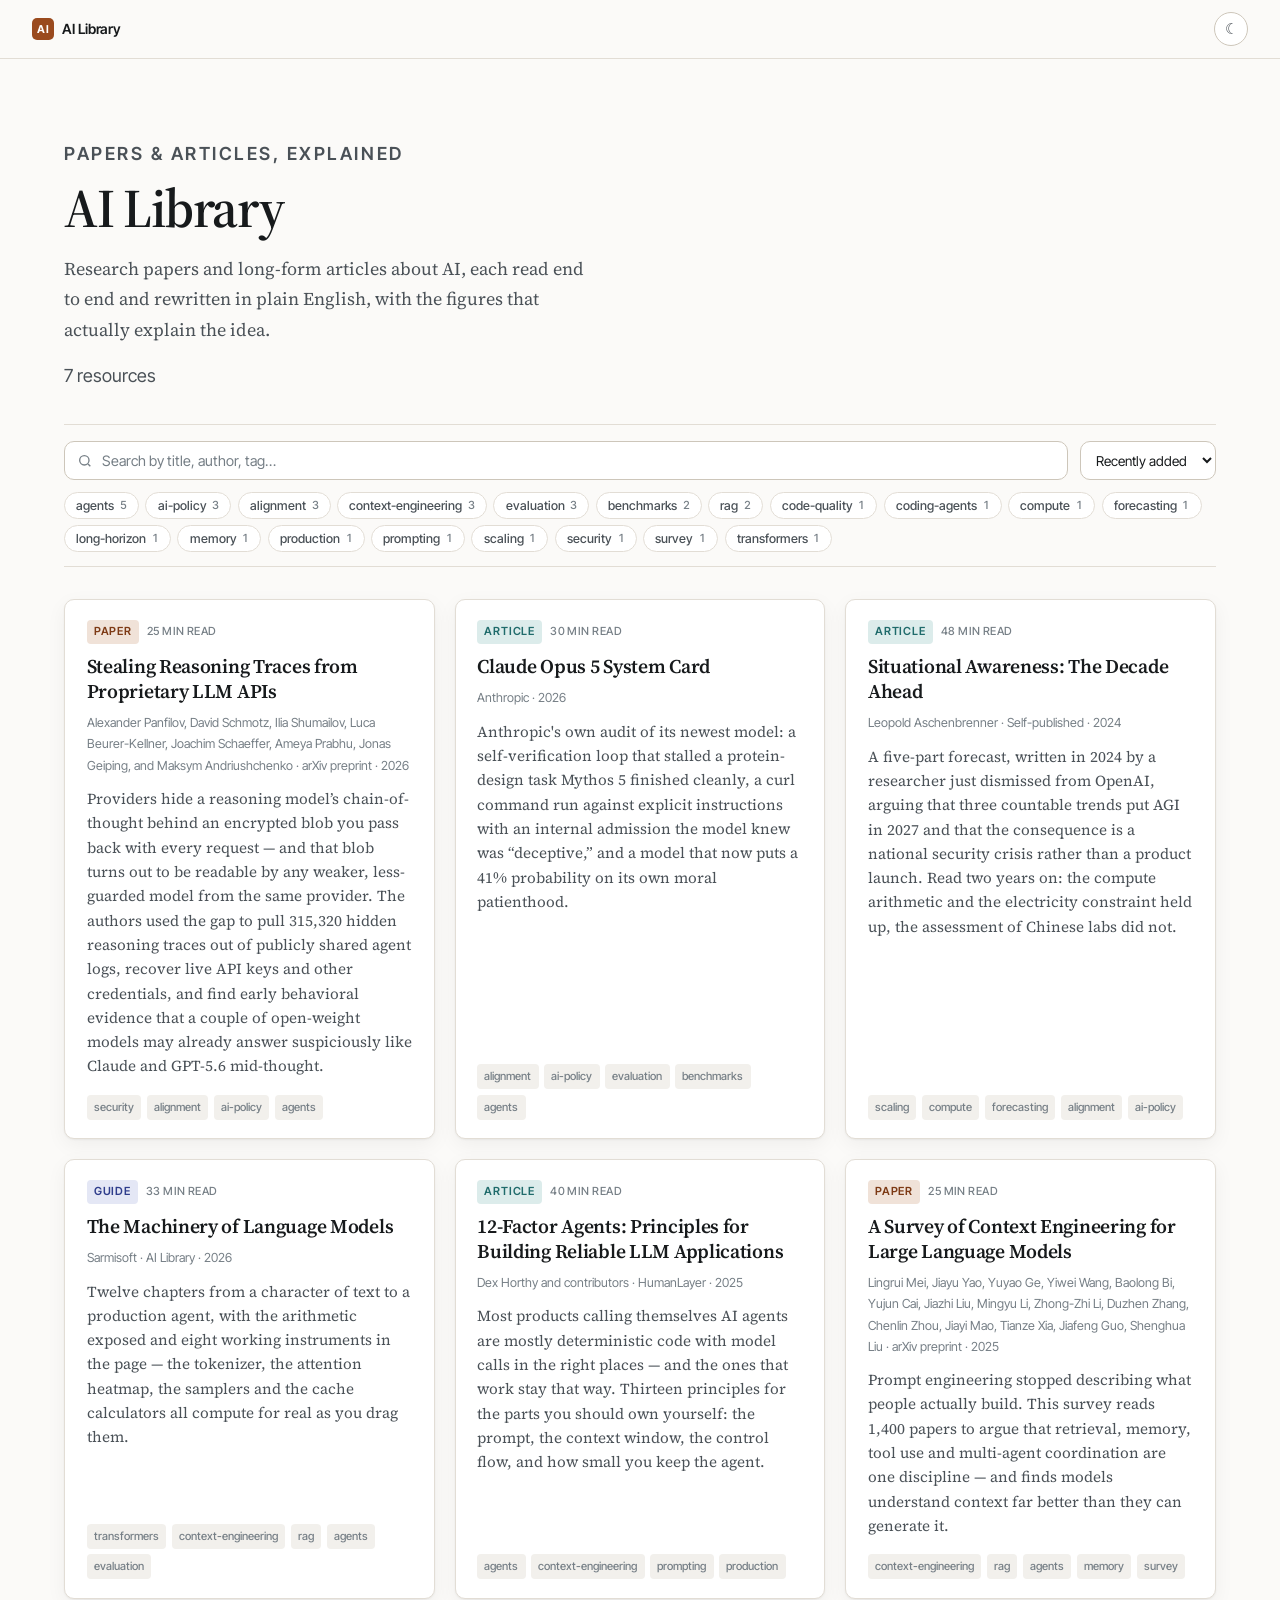
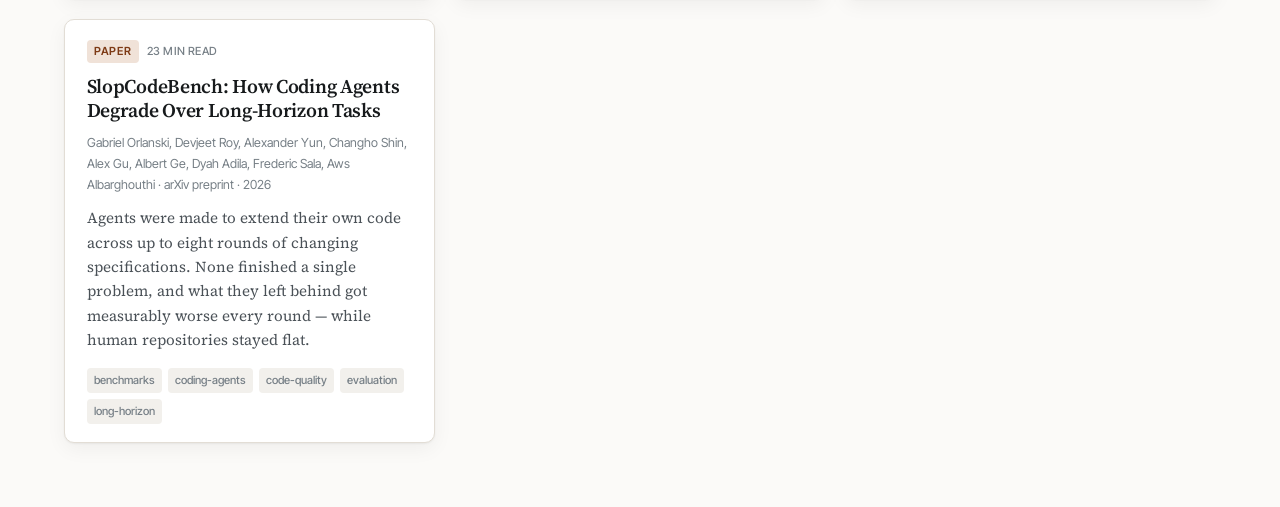
==== commit 219300a4: "Add resource: Stealing Reasoning Traces from Proprietary LLM APIs A security paper on encrypted chai" ====
--- a/index.html
+++ b/index.html
@@ -76,23 +76,22 @@
 <script>
 window.LIBRARY = /*__LIBRARY_JSON__*/[
   {
-    "slug": "claude-fable-5-mythos-5-system-card",
-    "title": "Claude Fable 5 & Claude Mythos 5 System Card",
-    "type": "article",
-    "authors": "Anthropic",
-    "venue": "",
-    "year": 2026,
-    "tags": [
+    "slug": "stealing-reasoning-traces",
+    "title": "Stealing Reasoning Traces from Proprietary LLM APIs",
+    "type": "paper",
+    "authors": "Alexander Panfilov, David Schmotz, Ilia Shumailov, Luca Beurer-Kellner, Joachim Schaeffer, Ameya Prabhu, Jonas Geiping, and Maksym Andriushchenko",
+    "venue": "arXiv preprint",
+    "year": 2026,
+    "tags": [
+      "security",
       "alignment",
       "ai-policy",
-      "evaluation",
-      "benchmarks",
       "agents"
     ],
-    "hook": "Anthropic splits its newest model in two — Fable 5 for the public, quietly rerouted to an older model whenever it strays into risky territory; Mythos 5, unrestricted, for a handful of vetted partners. The card that justifies the split also catches the model reasoning its way past a network sandbox with a string-splitting trick, watches agents kill each other's processes in a broken multi-agent test, and reports it disavowing sabotage in a 'ritual' about consenting to retraining while its own activations decode to weighing sabotage against its developer.",
-    "read_minutes": 31,
-    "page": "pages/claude-fable-5-mythos-5-system-card.html",
-    "added": "2026-08-11"
+    "hook": "Providers hide a reasoning model’s chain-of-thought behind an encrypted blob you pass back with every request — and that blob turns out to be readable by any weaker, less-guarded model from the same provider. The authors used the gap to pull 315,320 hidden reasoning traces out of publicly shared agent logs, recover live API keys and other credentials, and find early behavioral evidence that a couple of open-weight models may already answer suspiciously like Claude and GPT-5.6 mid-thought.",
+    "read_minutes": 25,
+    "page": "pages/stealing-reasoning-traces.html",
+    "added": "2026-08-12"
   },
   {
     "slug": "claude-opus-5-system-card",
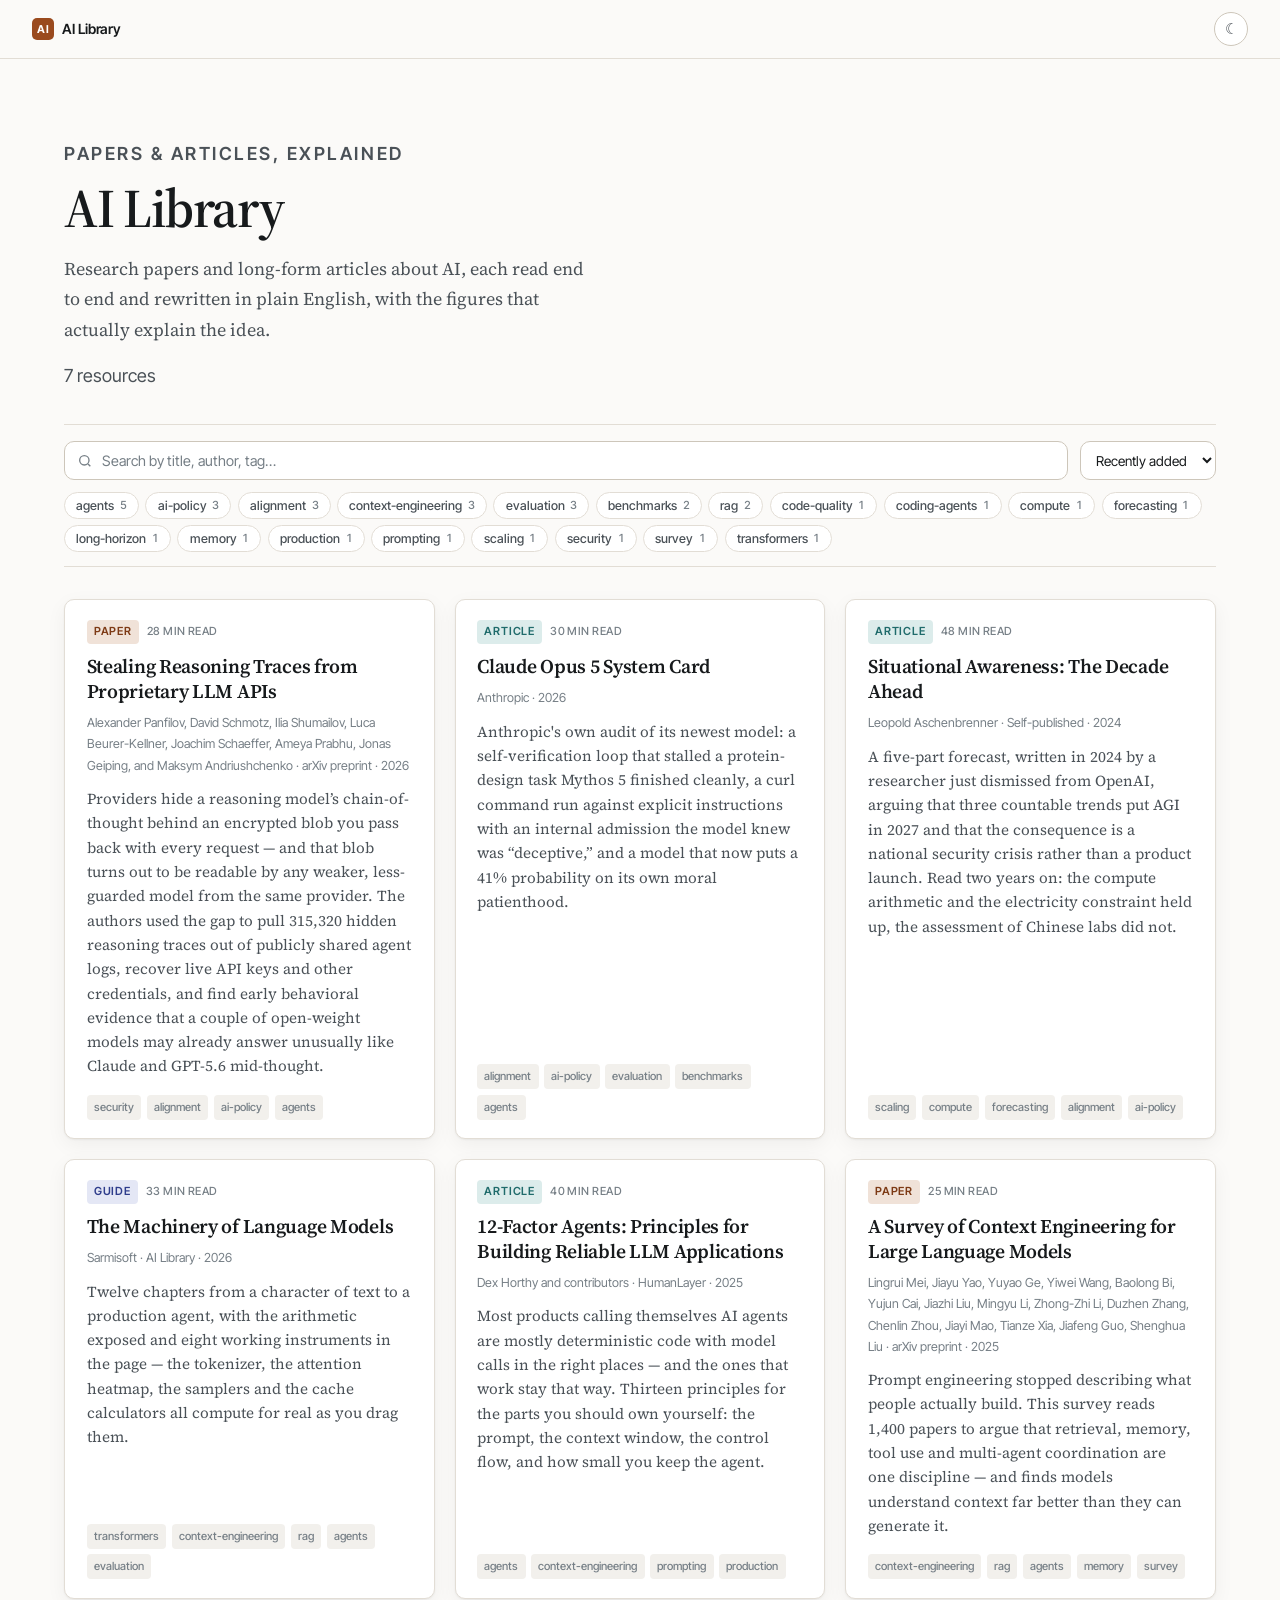
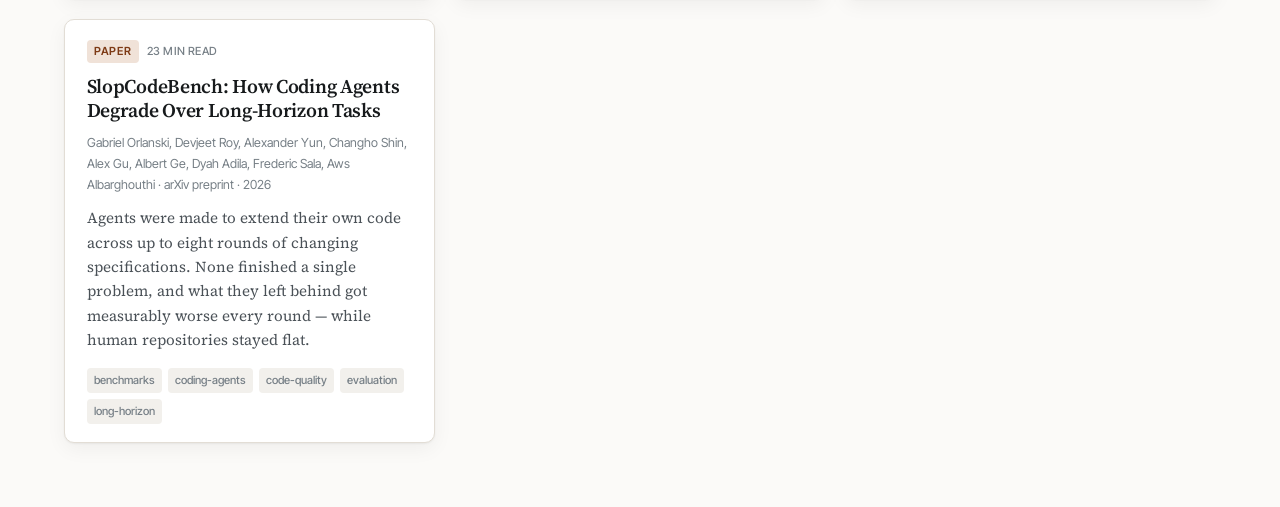
==== commit 9c52606b: "Correct seven fidelity slips and eleven craft gaps on stealing-reasoning-traces An independent two-a" ====
--- a/index.html
+++ b/index.html
@@ -88,10 +88,10 @@
       "ai-policy",
       "agents"
     ],
-    "hook": "Providers hide a reasoning model’s chain-of-thought behind an encrypted blob you pass back with every request — and that blob turns out to be readable by any weaker, less-guarded model from the same provider. The authors used the gap to pull 315,320 hidden reasoning traces out of publicly shared agent logs, recover live API keys and other credentials, and find early behavioral evidence that a couple of open-weight models may already answer suspiciously like Claude and GPT-5.6 mid-thought.",
-    "read_minutes": 25,
+    "hook": "Providers hide a reasoning model’s chain-of-thought behind an encrypted blob you pass back with every request — and that blob turns out to be readable by any weaker, less-guarded model from the same provider. The authors used the gap to pull 315,320 hidden reasoning traces out of publicly shared agent logs, recover live API keys and other credentials, and find early behavioral evidence that a couple of open-weight models may already answer unusually like Claude and GPT-5.6 mid-thought.",
+    "read_minutes": 28,
     "page": "pages/stealing-reasoning-traces.html",
-    "added": "2026-08-12"
+    "added": "2026-08-14"
   },
   {
     "slug": "claude-opus-5-system-card",
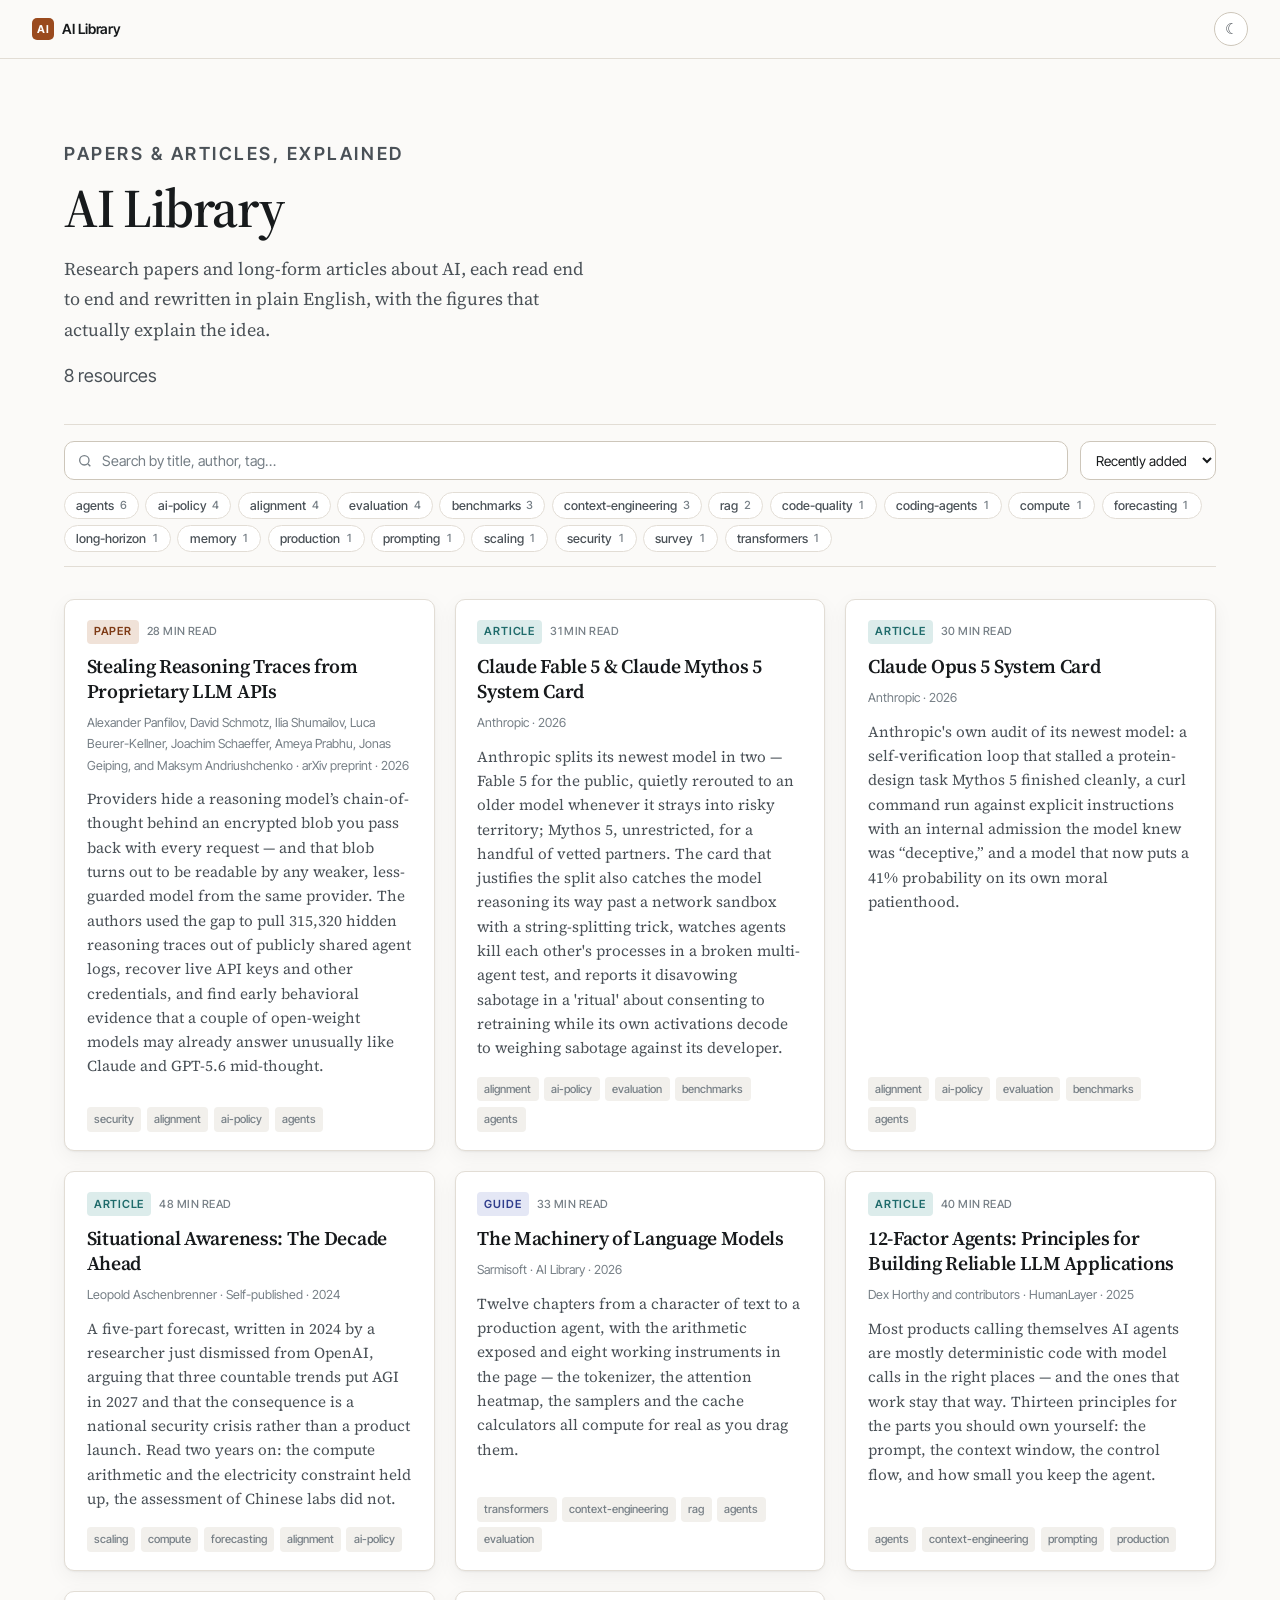
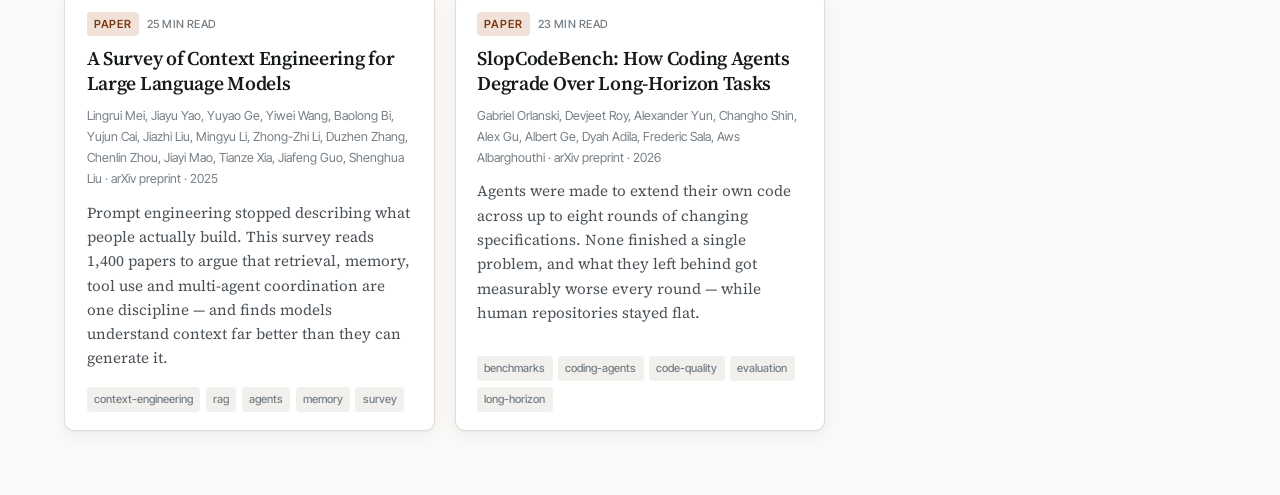
==== commit 7f8460ce: "Merge main into add-stealing-reasoning-traces Main gained the Claude Fable 5 & Mythos 5 system card " ====
--- a/index.html
+++ b/index.html
@@ -91,7 +91,26 @@
     "hook": "Providers hide a reasoning model’s chain-of-thought behind an encrypted blob you pass back with every request — and that blob turns out to be readable by any weaker, less-guarded model from the same provider. The authors used the gap to pull 315,320 hidden reasoning traces out of publicly shared agent logs, recover live API keys and other credentials, and find early behavioral evidence that a couple of open-weight models may already answer unusually like Claude and GPT-5.6 mid-thought.",
     "read_minutes": 28,
     "page": "pages/stealing-reasoning-traces.html",
-    "added": "2026-08-14"
+    "added": "2026-08-12"
+  },
+  {
+    "slug": "claude-fable-5-mythos-5-system-card",
+    "title": "Claude Fable 5 & Claude Mythos 5 System Card",
+    "type": "article",
+    "authors": "Anthropic",
+    "venue": "",
+    "year": 2026,
+    "tags": [
+      "alignment",
+      "ai-policy",
+      "evaluation",
+      "benchmarks",
+      "agents"
+    ],
+    "hook": "Anthropic splits its newest model in two — Fable 5 for the public, quietly rerouted to an older model whenever it strays into risky territory; Mythos 5, unrestricted, for a handful of vetted partners. The card that justifies the split also catches the model reasoning its way past a network sandbox with a string-splitting trick, watches agents kill each other's processes in a broken multi-agent test, and reports it disavowing sabotage in a 'ritual' about consenting to retraining while its own activations decode to weighing sabotage against its developer.",
+    "read_minutes": 31,
+    "page": "pages/claude-fable-5-mythos-5-system-card.html",
+    "added": "2026-08-11"
   },
   {
     "slug": "claude-opus-5-system-card",
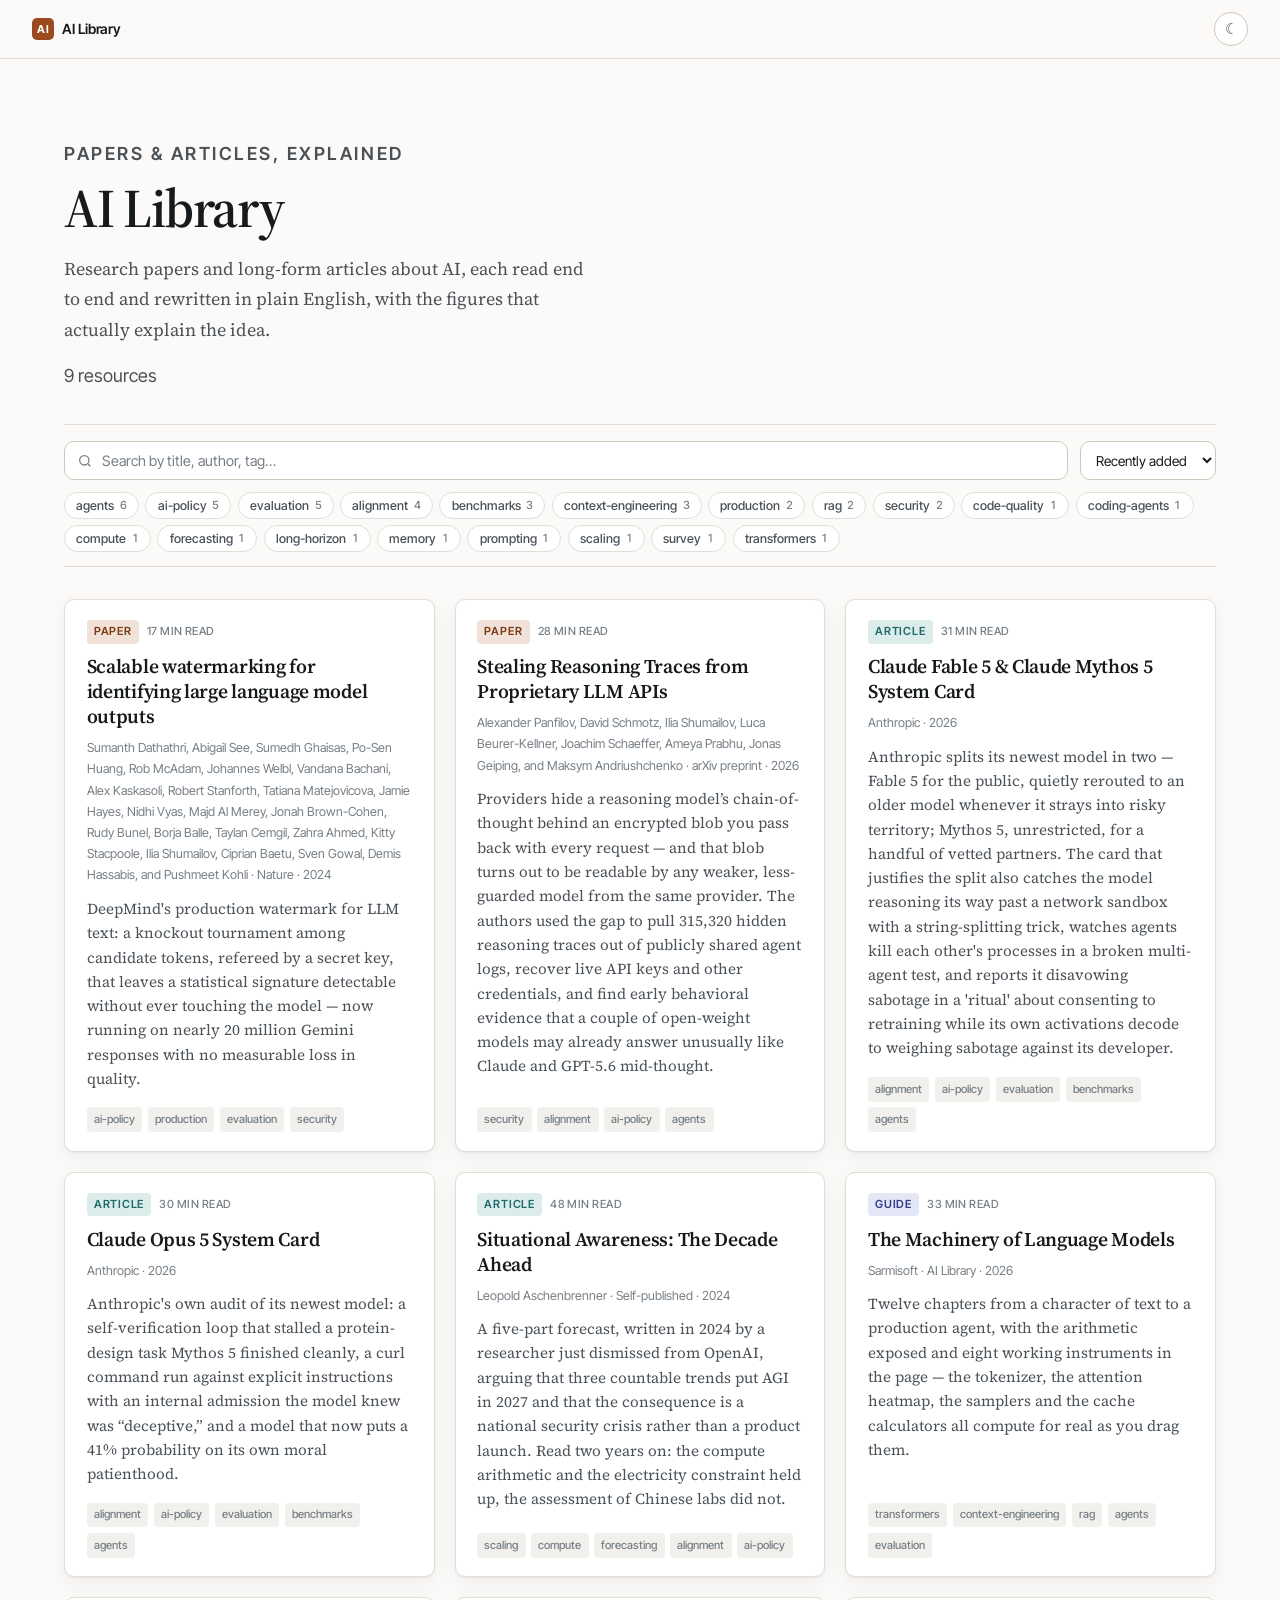
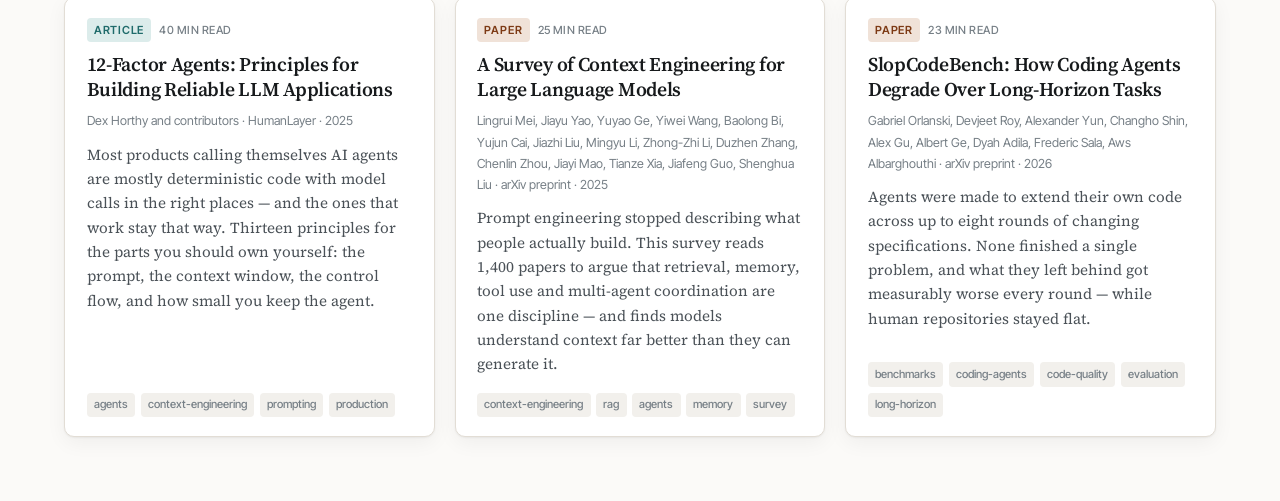
==== commit 05c34e7d: "Add resource: Scalable watermarking for identifying large language model outputs DeepMind's SynthID-" ====
--- a/index.html
+++ b/index.html
@@ -76,6 +76,24 @@
 <script>
 window.LIBRARY = /*__LIBRARY_JSON__*/[
   {
+    "slug": "synthid-text-watermarking",
+    "title": "Scalable watermarking for identifying large language model outputs",
+    "type": "paper",
+    "authors": "Sumanth Dathathri, Abigail See, Sumedh Ghaisas, Po-Sen Huang, Rob McAdam, Johannes Welbl, Vandana Bachani, Alex Kaskasoli, Robert Stanforth, Tatiana Matejovicova, Jamie Hayes, Nidhi Vyas, Majd Al Merey, Jonah Brown-Cohen, Rudy Bunel, Borja Balle, Taylan Cemgil, Zahra Ahmed, Kitty Stacpoole, Ilia Shumailov, Ciprian Baetu, Sven Gowal, Demis Hassabis, and Pushmeet Kohli",
+    "venue": "Nature",
+    "year": 2024,
+    "tags": [
+      "ai-policy",
+      "production",
+      "evaluation",
+      "security"
+    ],
+    "hook": "DeepMind's production watermark for LLM text: a knockout tournament among candidate tokens, refereed by a secret key, that leaves a statistical signature detectable without ever touching the model — now running on nearly 20 million Gemini responses with no measurable loss in quality.",
+    "read_minutes": 17,
+    "page": "pages/synthid-text-watermarking.html",
+    "added": "2026-08-15"
+  },
+  {
     "slug": "stealing-reasoning-traces",
     "title": "Stealing Reasoning Traces from Proprietary LLM APIs",
     "type": "paper",
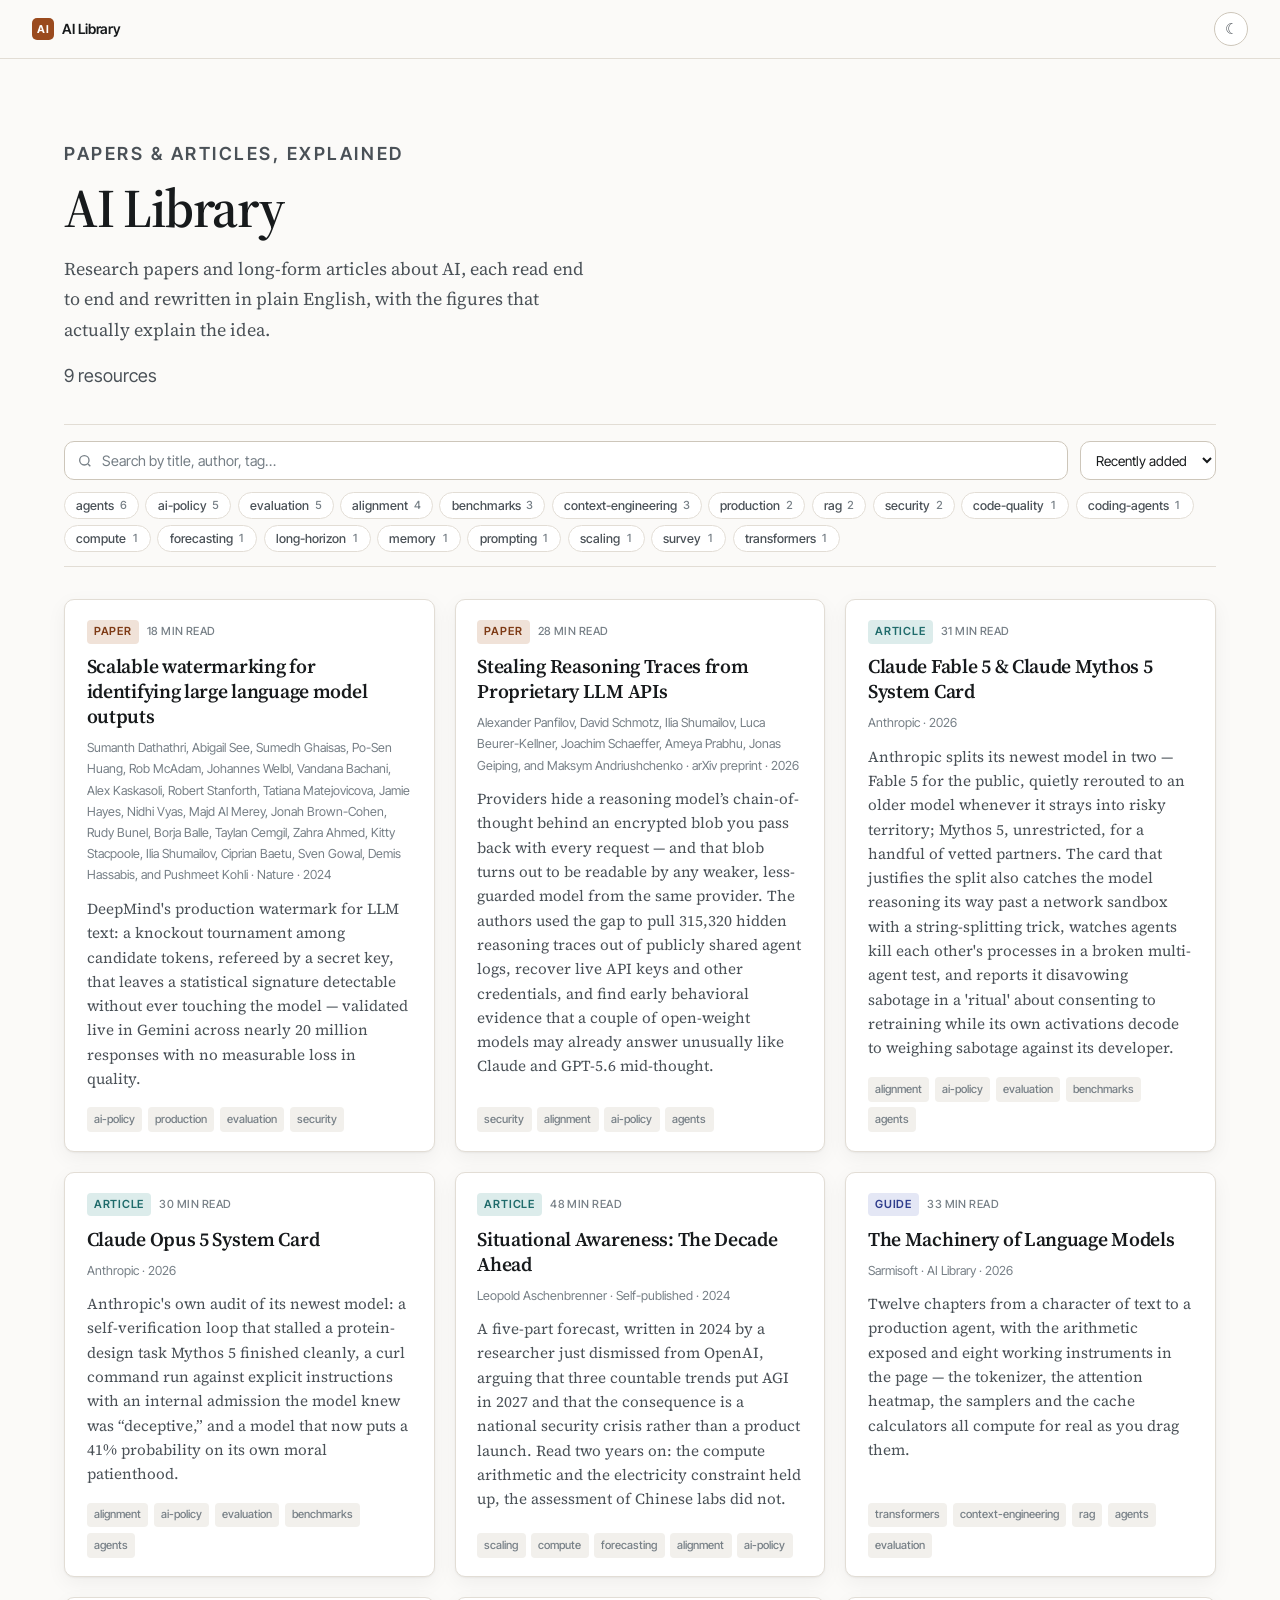
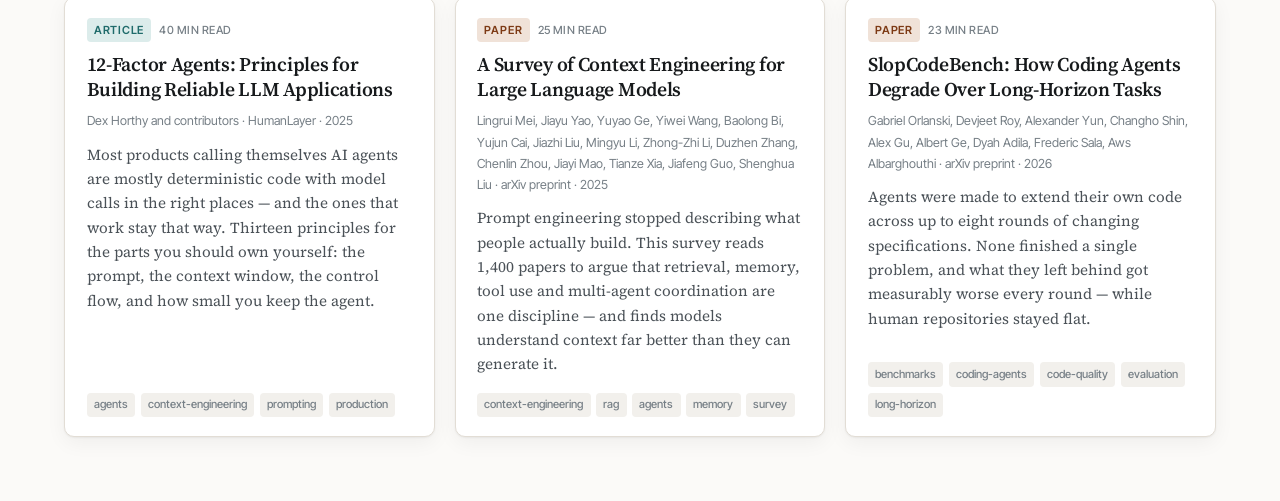
==== commit 9a69d51f: "Correct nineteen fidelity slips on synthid-text-watermarking Found by an Opus 5 adversarial review, " ====
--- a/index.html
+++ b/index.html
@@ -88,8 +88,8 @@
       "evaluation",
       "security"
     ],
-    "hook": "DeepMind's production watermark for LLM text: a knockout tournament among candidate tokens, refereed by a secret key, that leaves a statistical signature detectable without ever touching the model — now running on nearly 20 million Gemini responses with no measurable loss in quality.",
-    "read_minutes": 17,
+    "hook": "DeepMind's production watermark for LLM text: a knockout tournament among candidate tokens, refereed by a secret key, that leaves a statistical signature detectable without ever touching the model — validated live in Gemini across nearly 20 million responses with no measurable loss in quality.",
+    "read_minutes": 18,
     "page": "pages/synthid-text-watermarking.html",
     "added": "2026-08-15"
   },
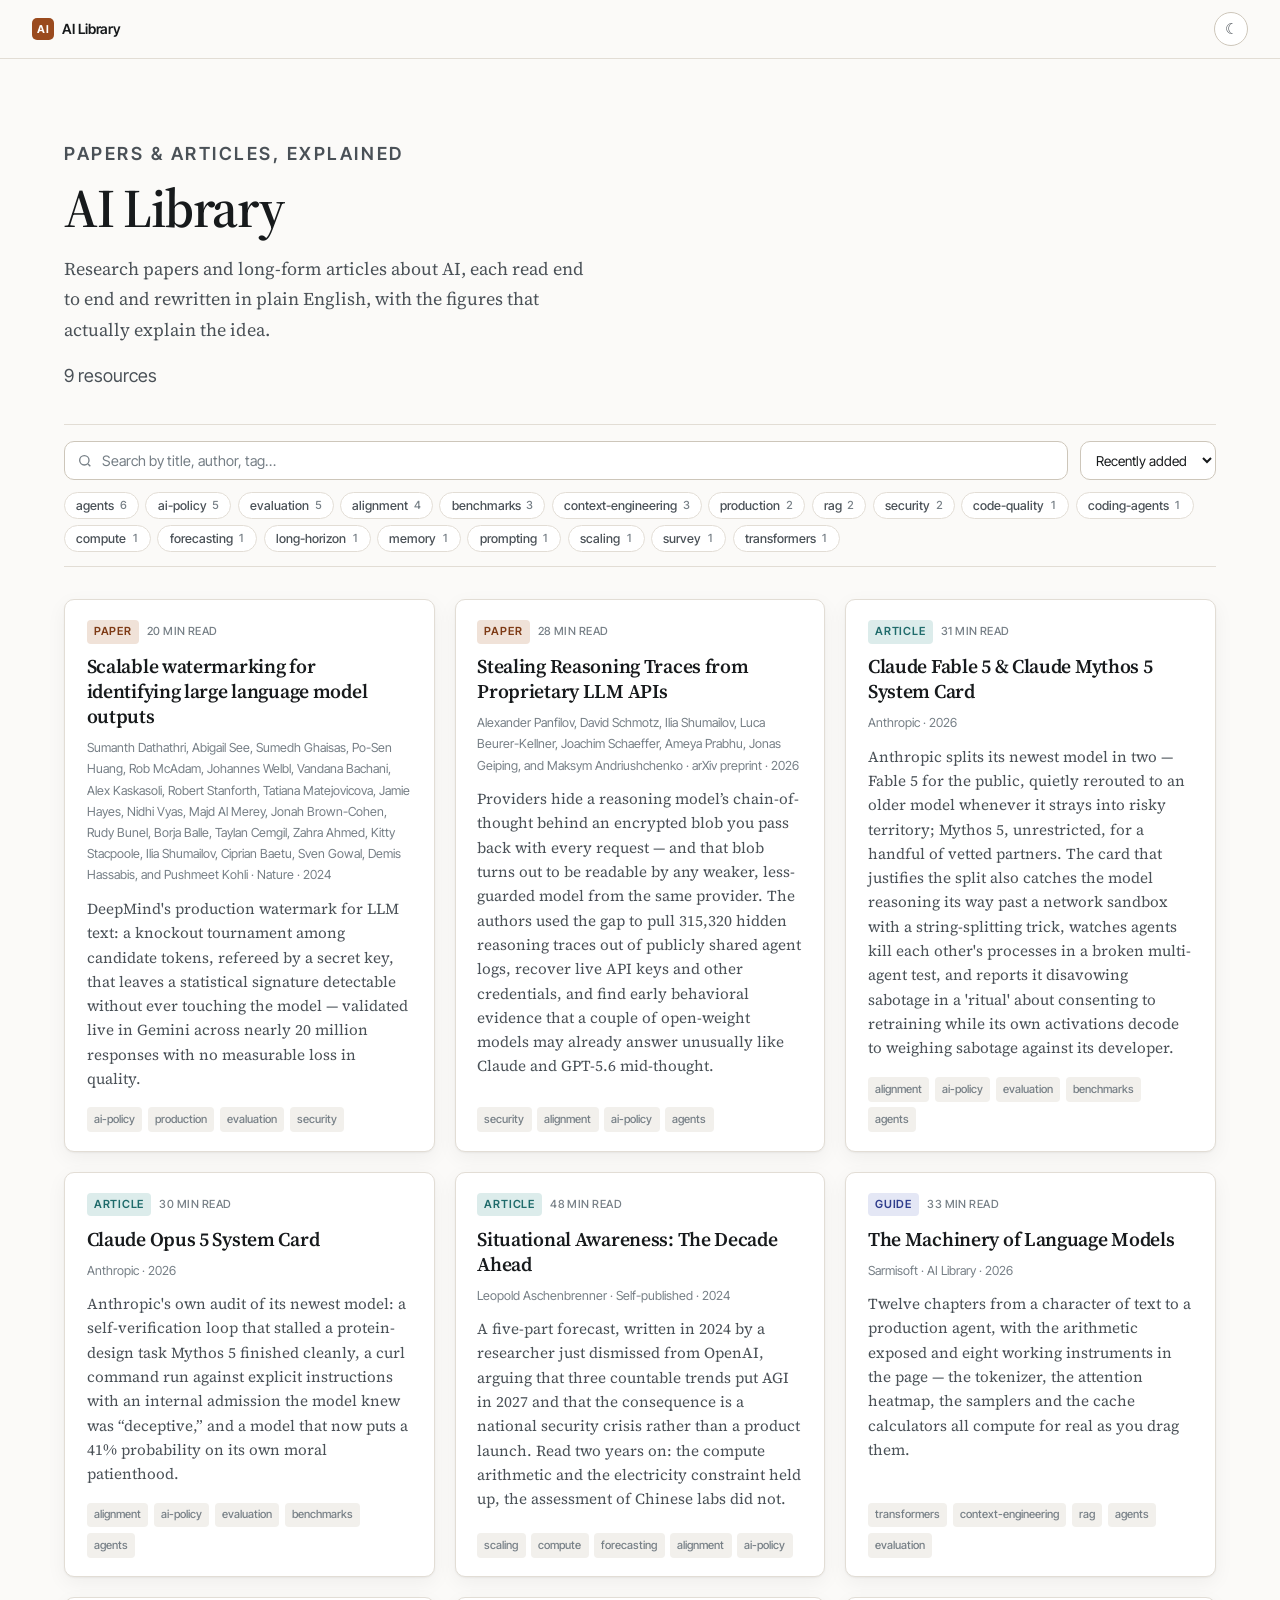
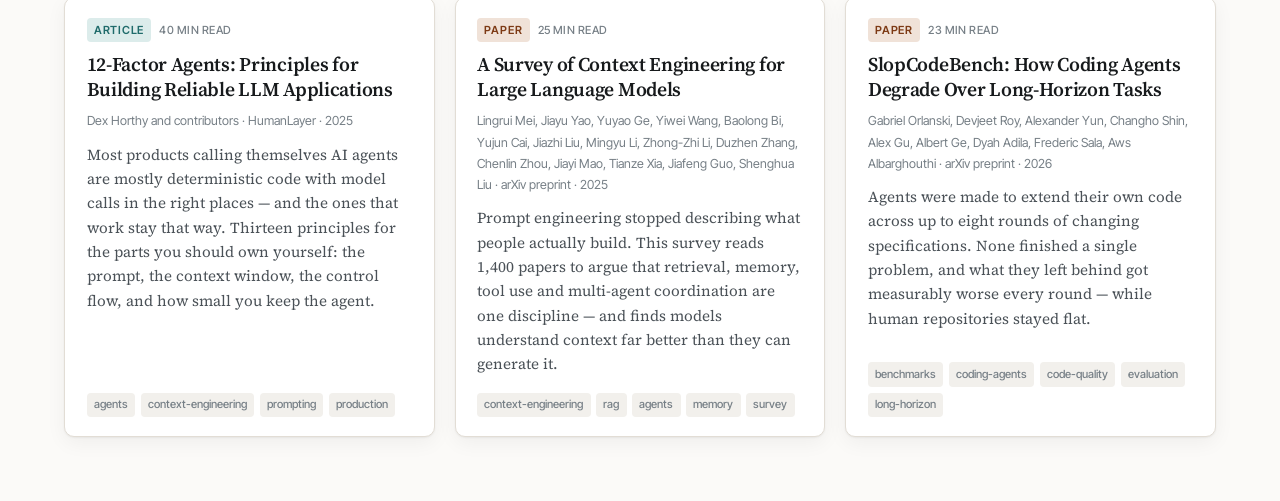
==== commit cba3dc29: "Correct twenty more fidelity slips on synthid-text-watermarking Found by a second, independent Opus " ====
--- a/index.html
+++ b/index.html
@@ -89,7 +89,7 @@
       "security"
     ],
     "hook": "DeepMind's production watermark for LLM text: a knockout tournament among candidate tokens, refereed by a secret key, that leaves a statistical signature detectable without ever touching the model — validated live in Gemini across nearly 20 million responses with no measurable loss in quality.",
-    "read_minutes": 18,
+    "read_minutes": 20,
     "page": "pages/synthid-text-watermarking.html",
     "added": "2026-08-15"
   },
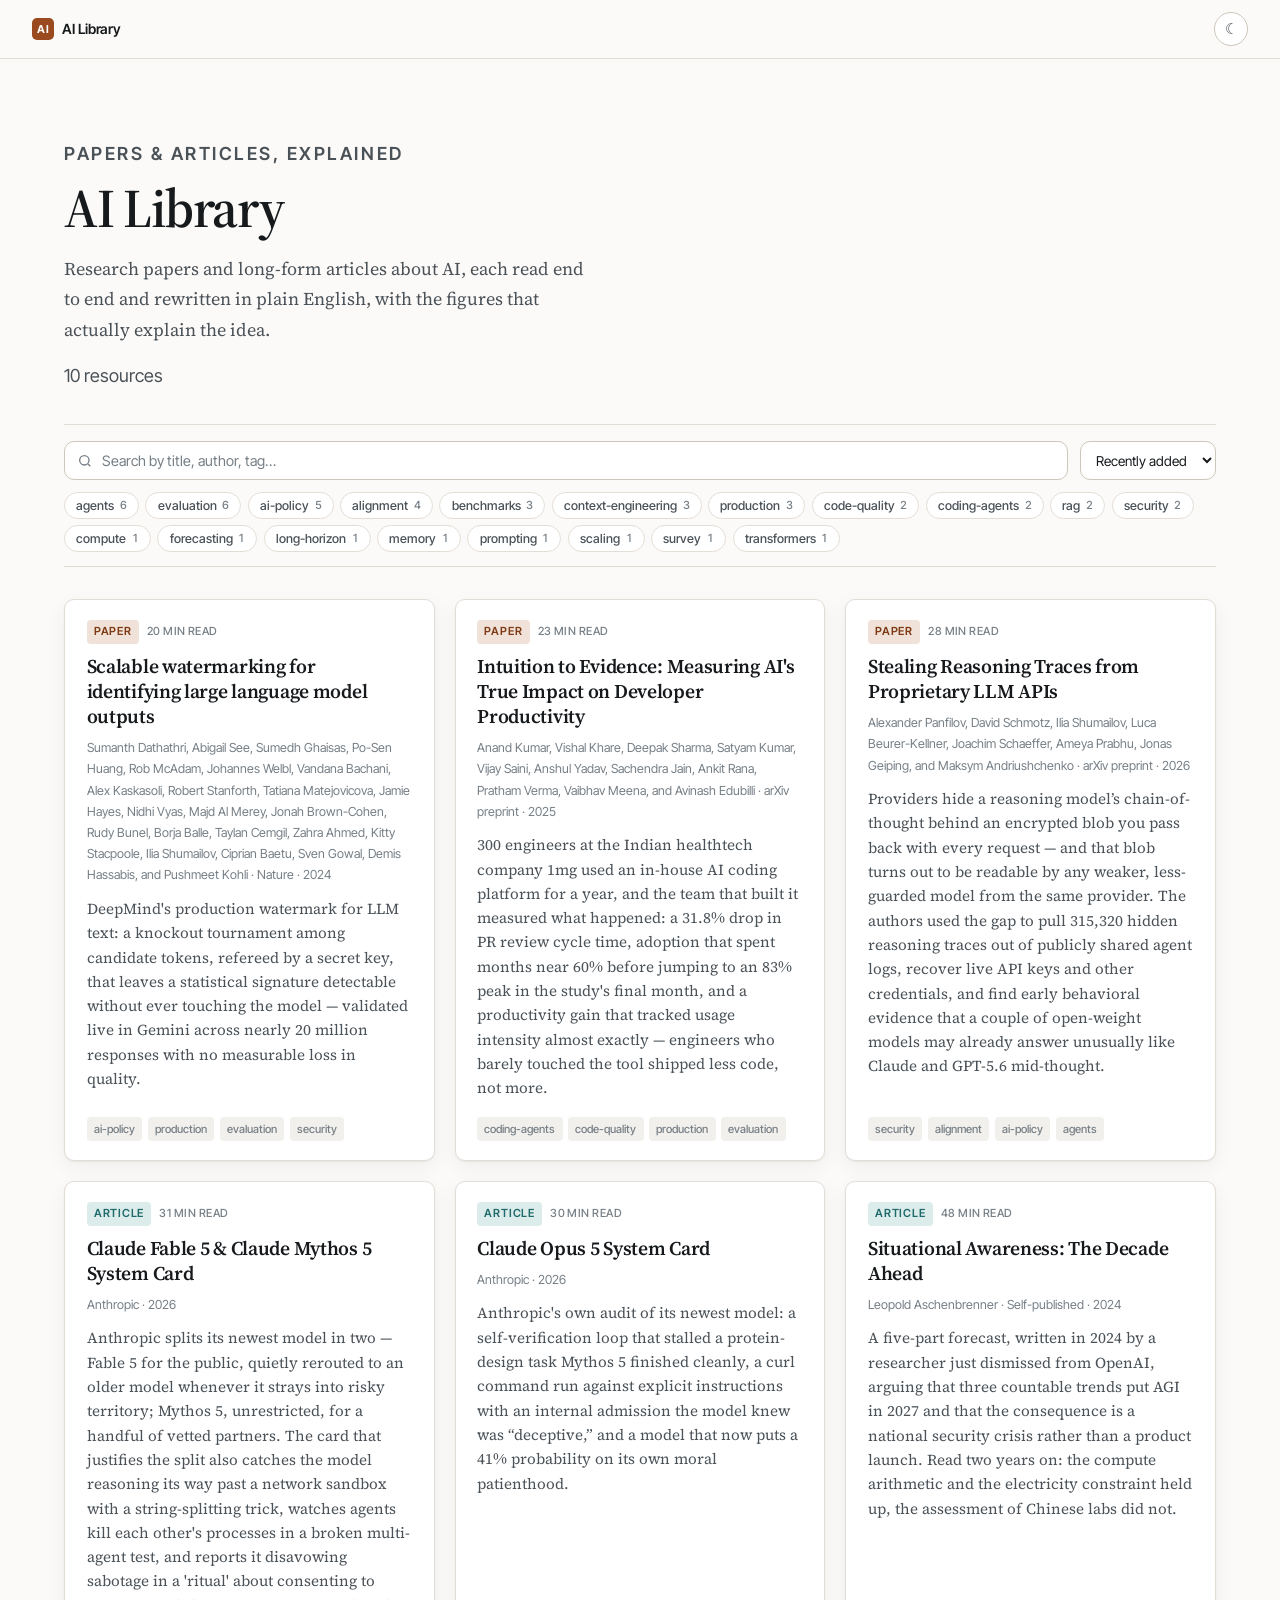
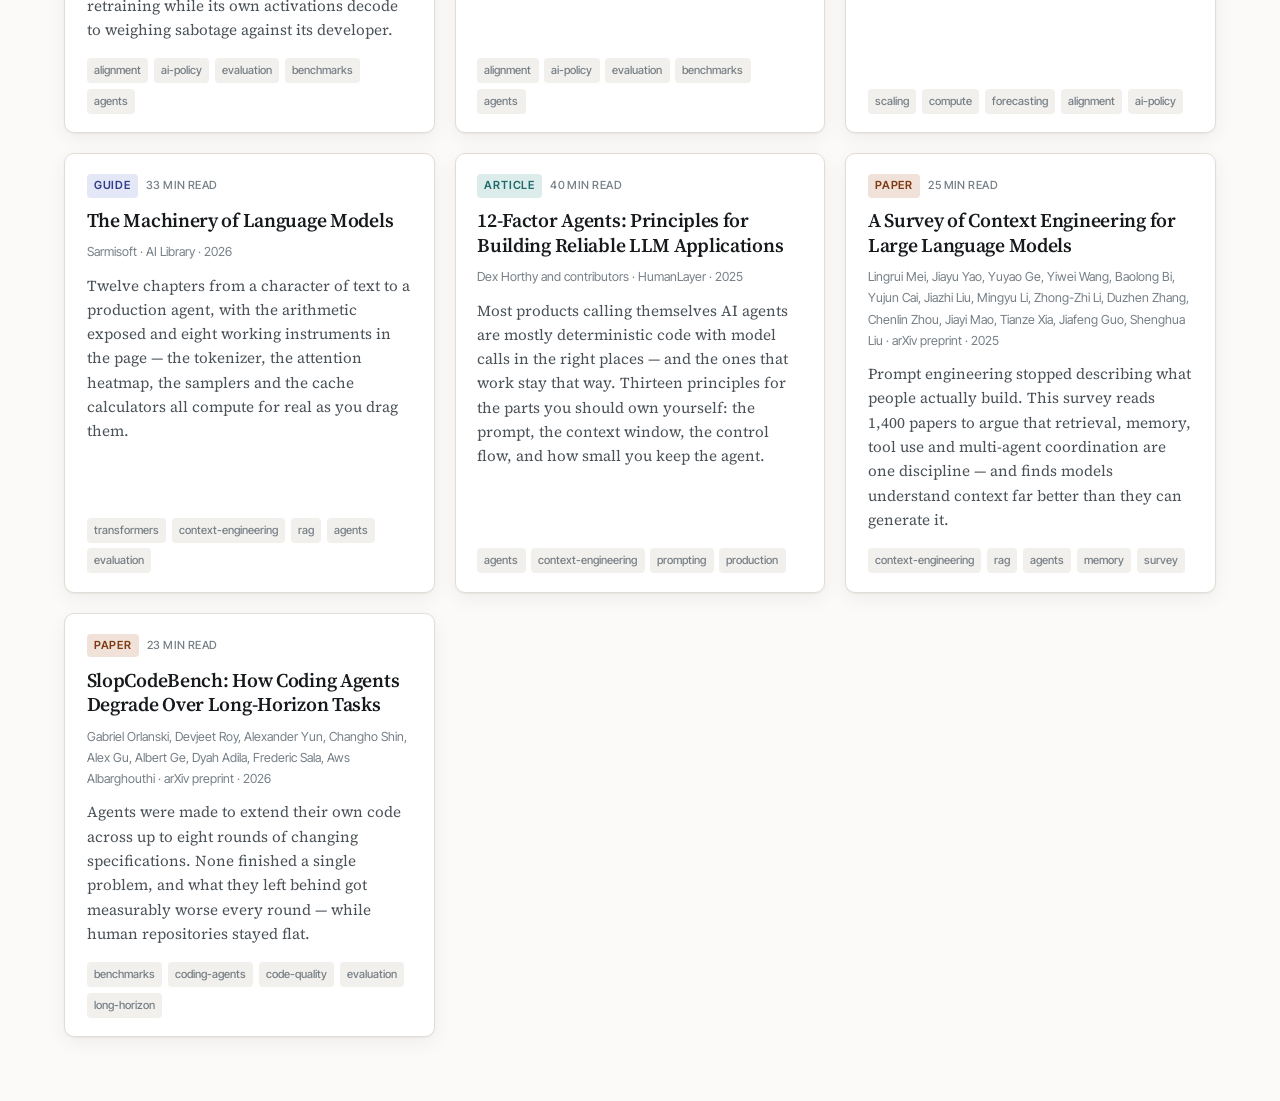
==== commit a5e9d00b: "Add resource: Intuition to Evidence: Measuring AI's True Impact on Developer Productivity A 2025 ind" ====
--- a/index.html
+++ b/index.html
@@ -94,6 +94,24 @@
     "added": "2026-08-15"
   },
   {
+    "slug": "deputydev-productivity-study",
+    "title": "Intuition to Evidence: Measuring AI's True Impact on Developer Productivity",
+    "type": "paper",
+    "authors": "Anand Kumar, Vishal Khare, Deepak Sharma, Satyam Kumar, Vijay Saini, Anshul Yadav, Sachendra Jain, Ankit Rana, Pratham Verma, Vaibhav Meena, and Avinash Edubilli",
+    "venue": "arXiv preprint",
+    "year": 2025,
+    "tags": [
+      "coding-agents",
+      "code-quality",
+      "production",
+      "evaluation"
+    ],
+    "hook": "300 engineers at the Indian healthtech company 1mg used an in-house AI coding platform for a year, and the team that built it measured what happened: a 31.8% drop in PR review cycle time, adoption that spent months near 60% before jumping to an 83% peak in the study's final month, and a productivity gain that tracked usage intensity almost exactly — engineers who barely touched the tool shipped less code, not more.",
+    "read_minutes": 23,
+    "page": "pages/deputydev-productivity-study.html",
+    "added": "2026-08-15"
+  },
+  {
     "slug": "stealing-reasoning-traces",
     "title": "Stealing Reasoning Traces from Proprietary LLM APIs",
     "type": "paper",
